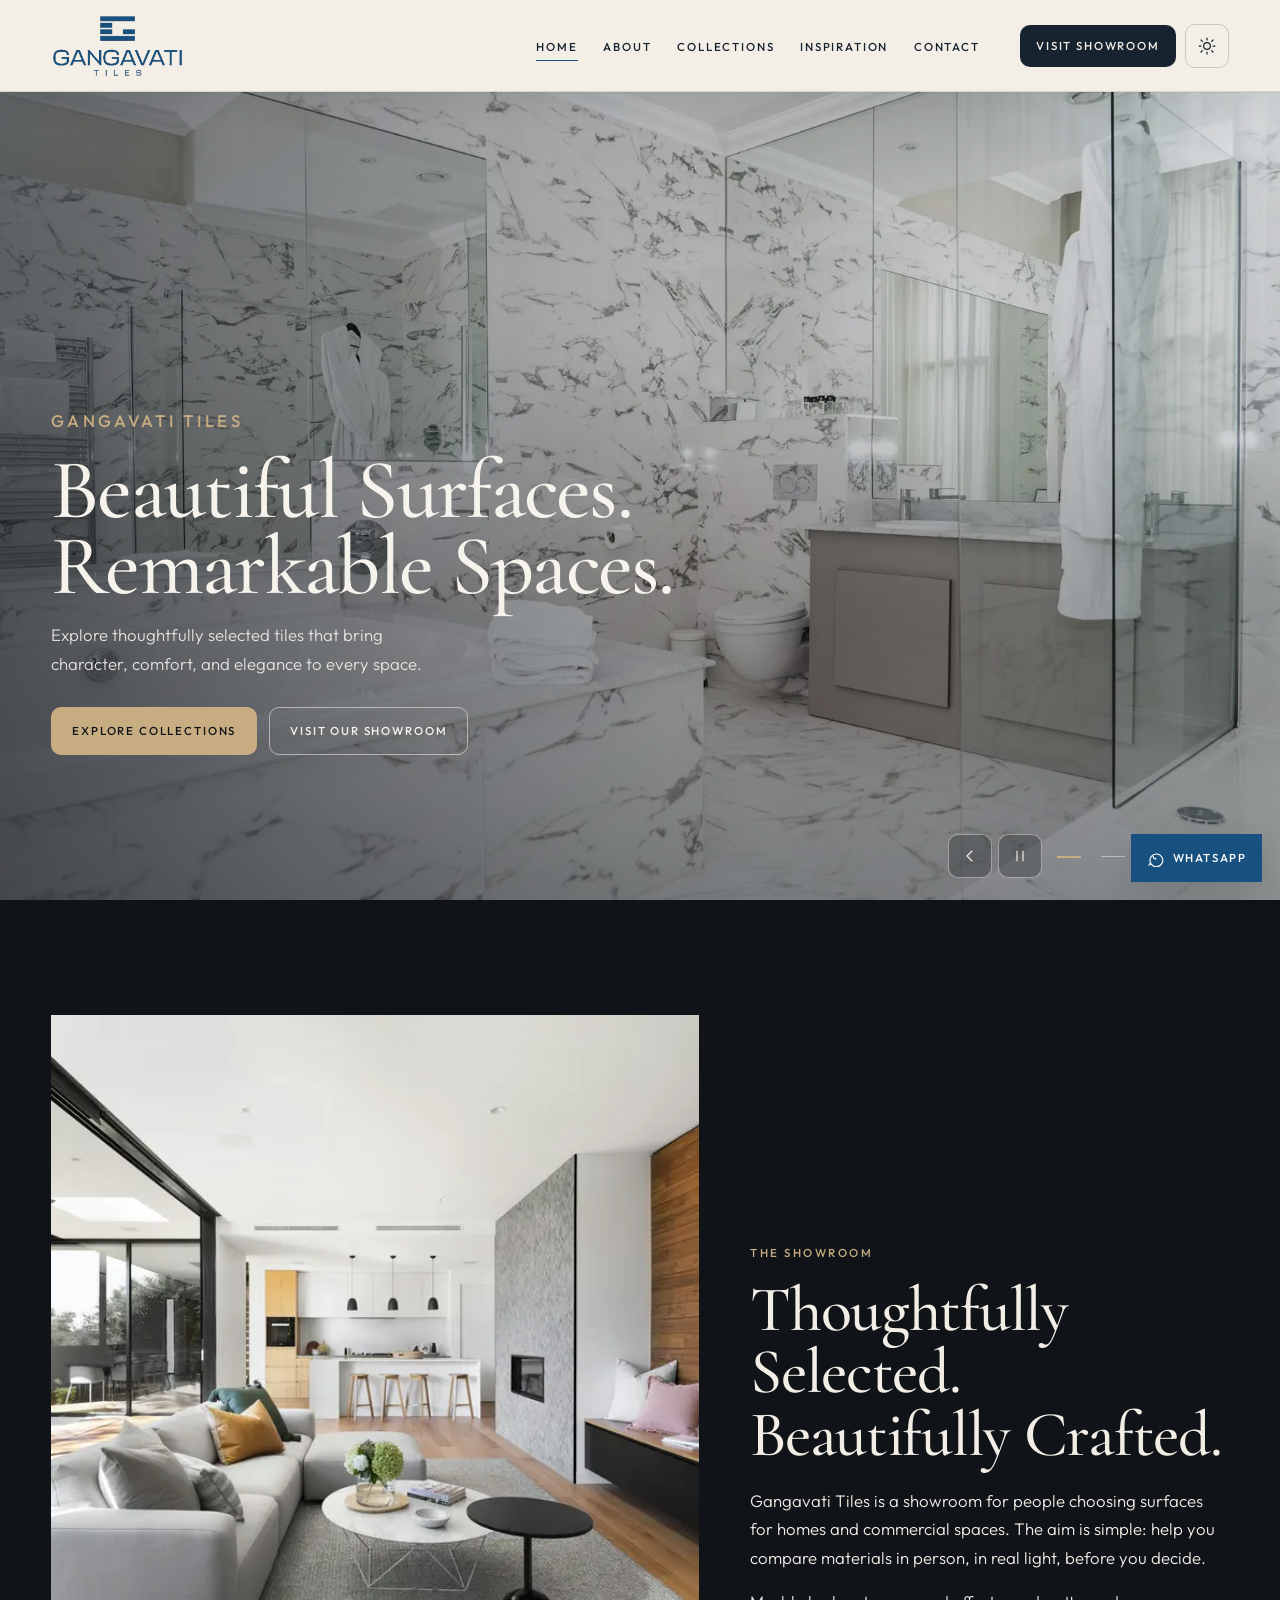
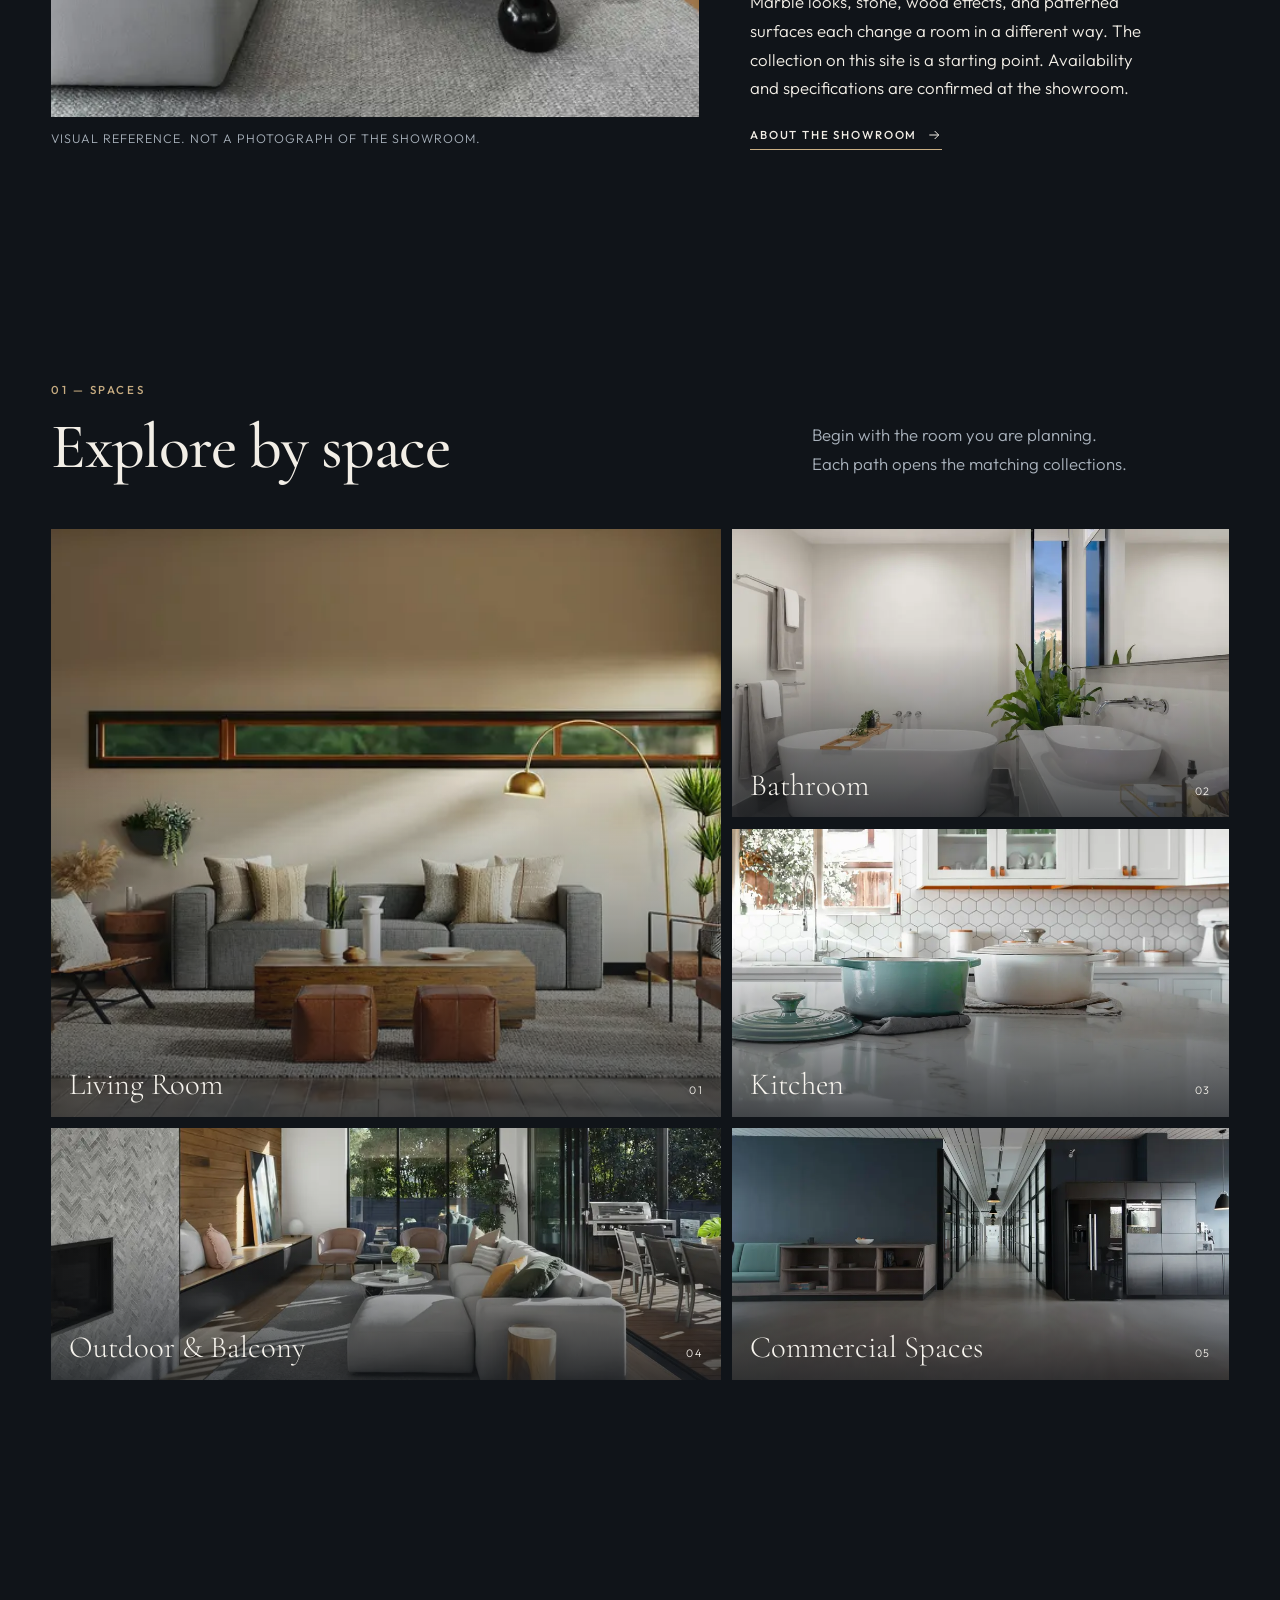
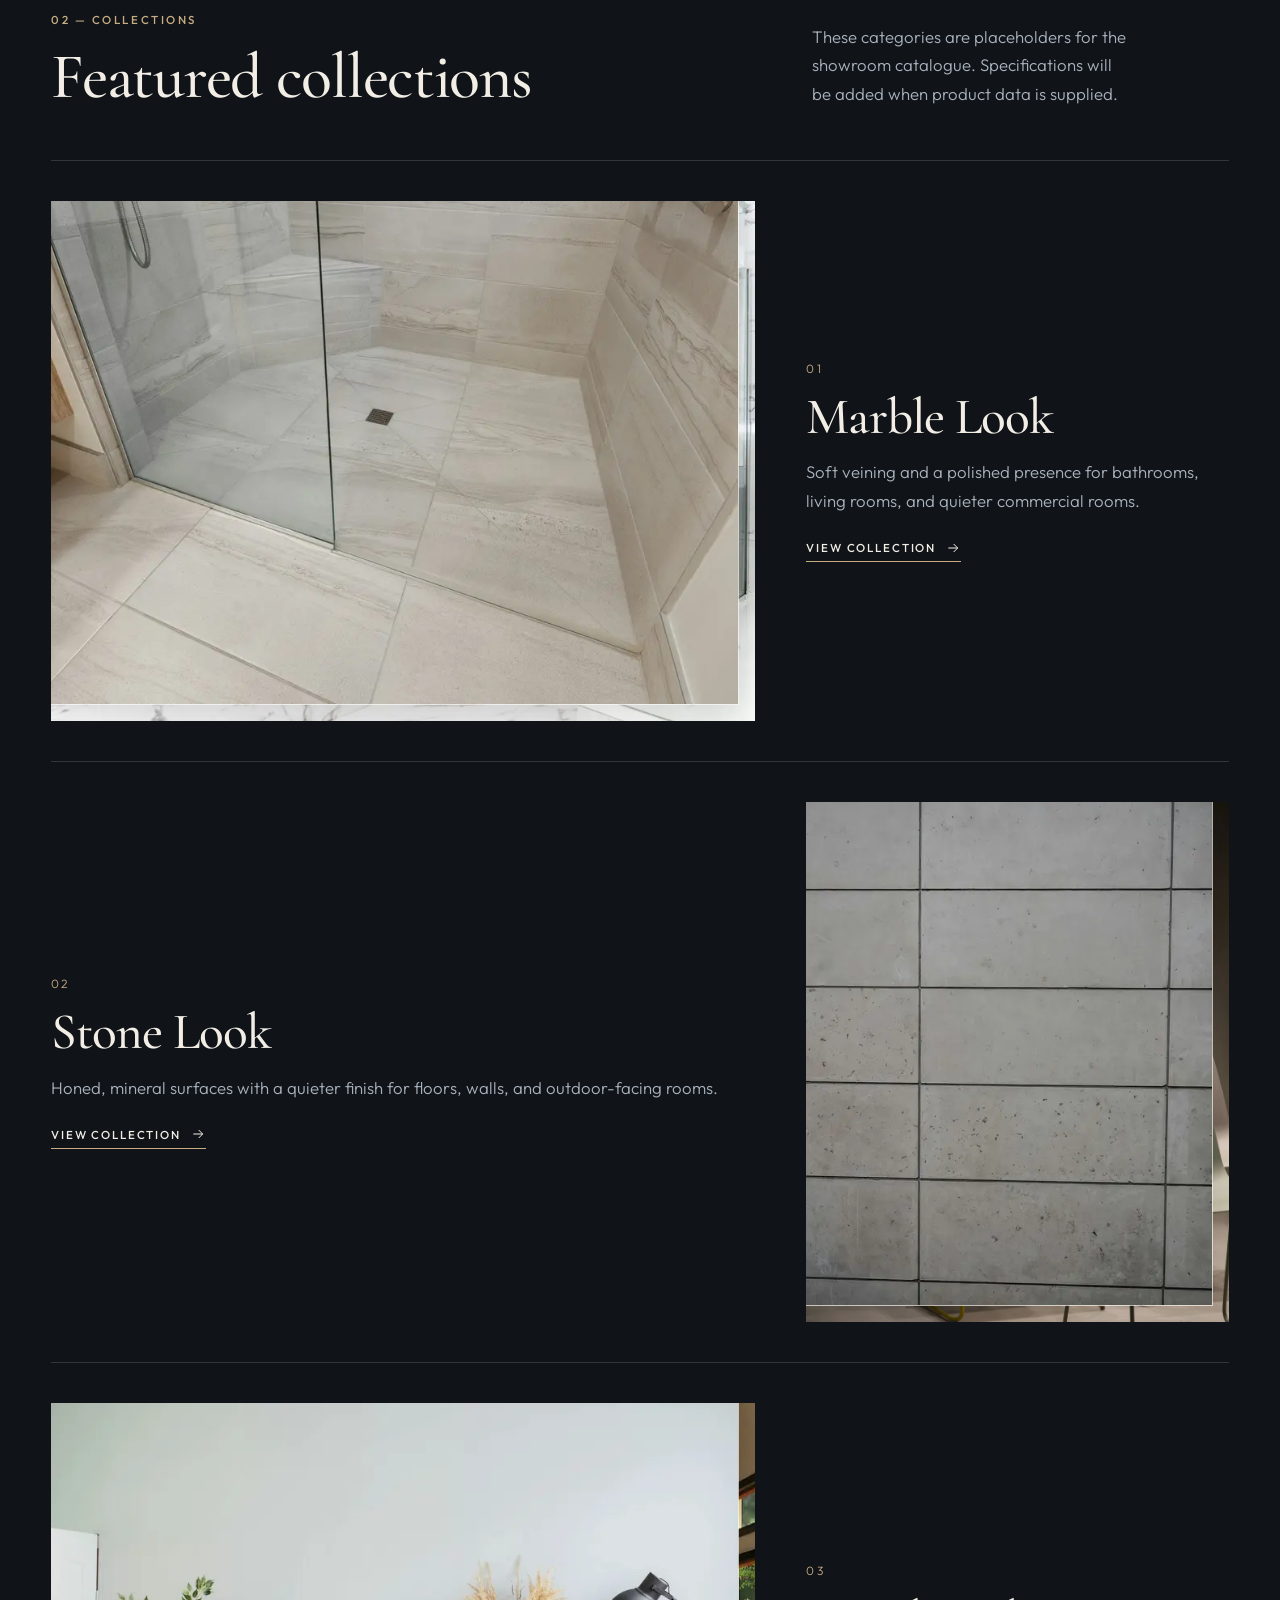
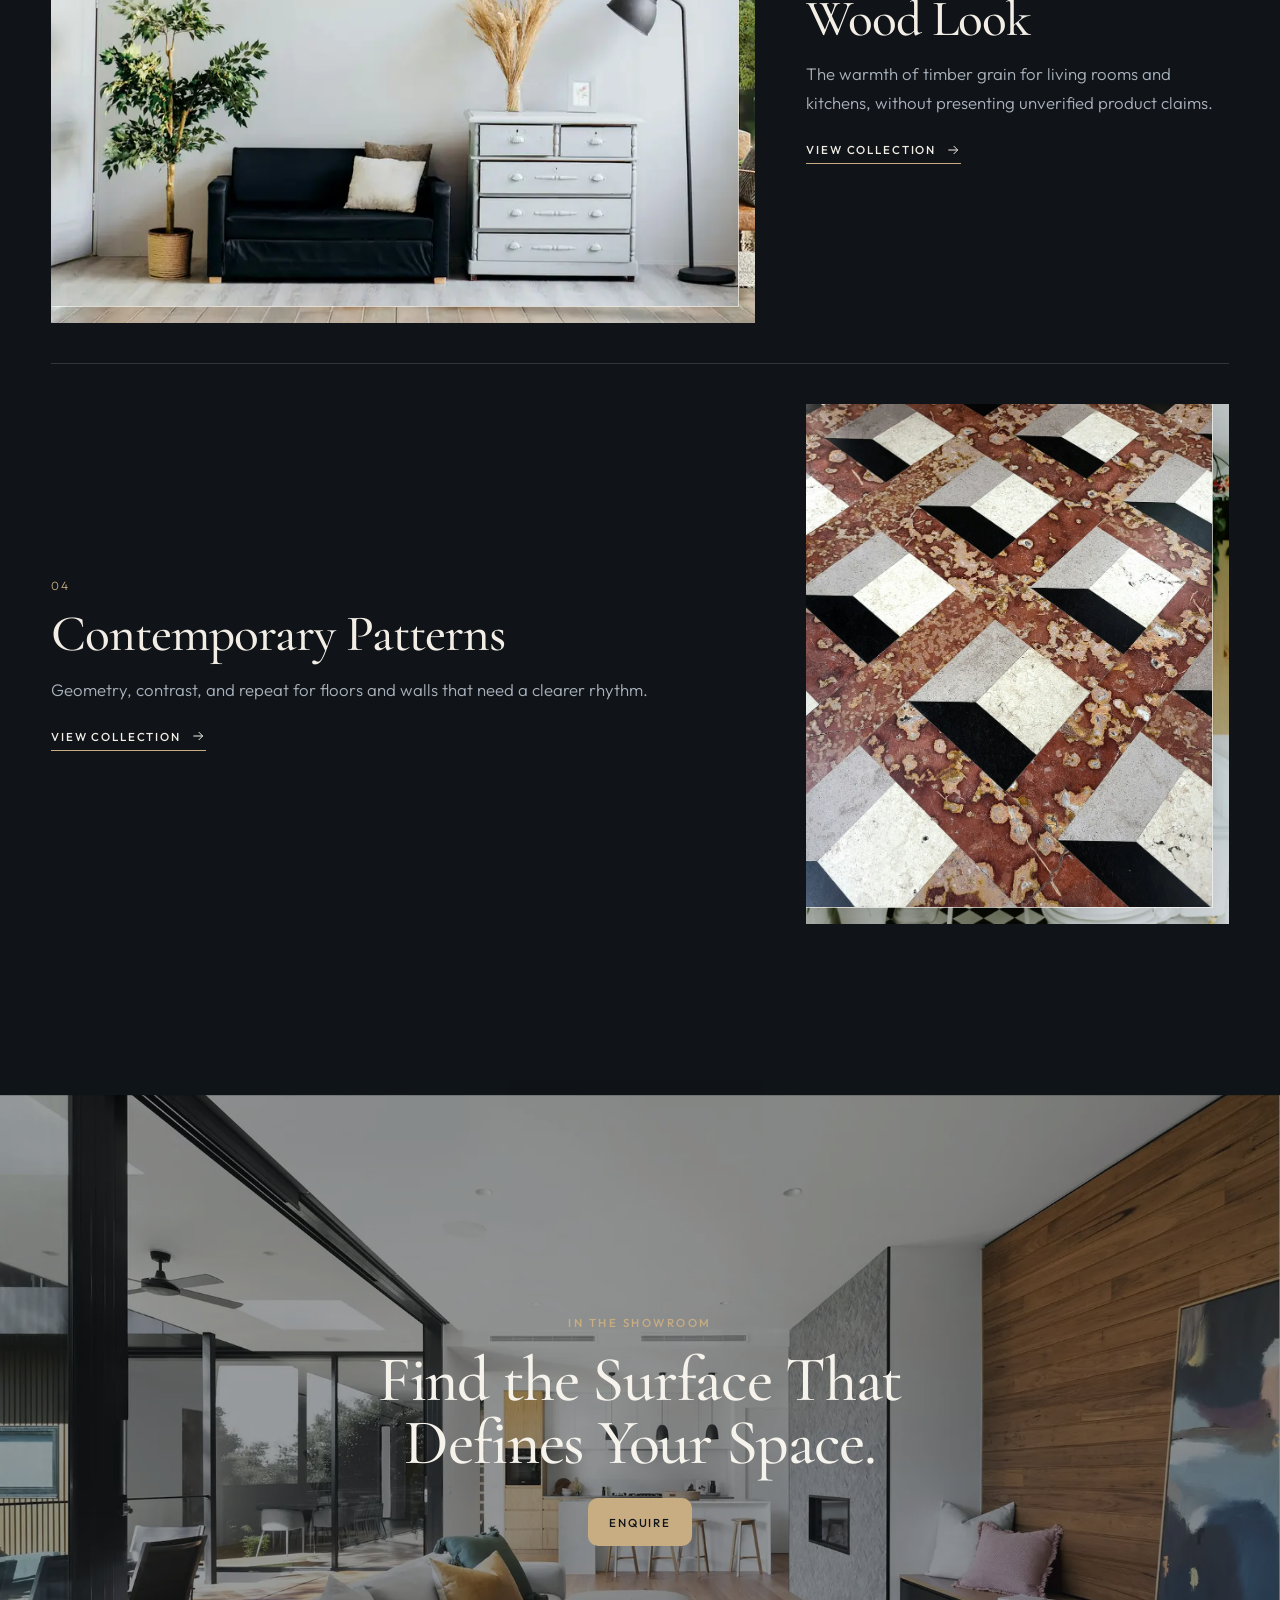
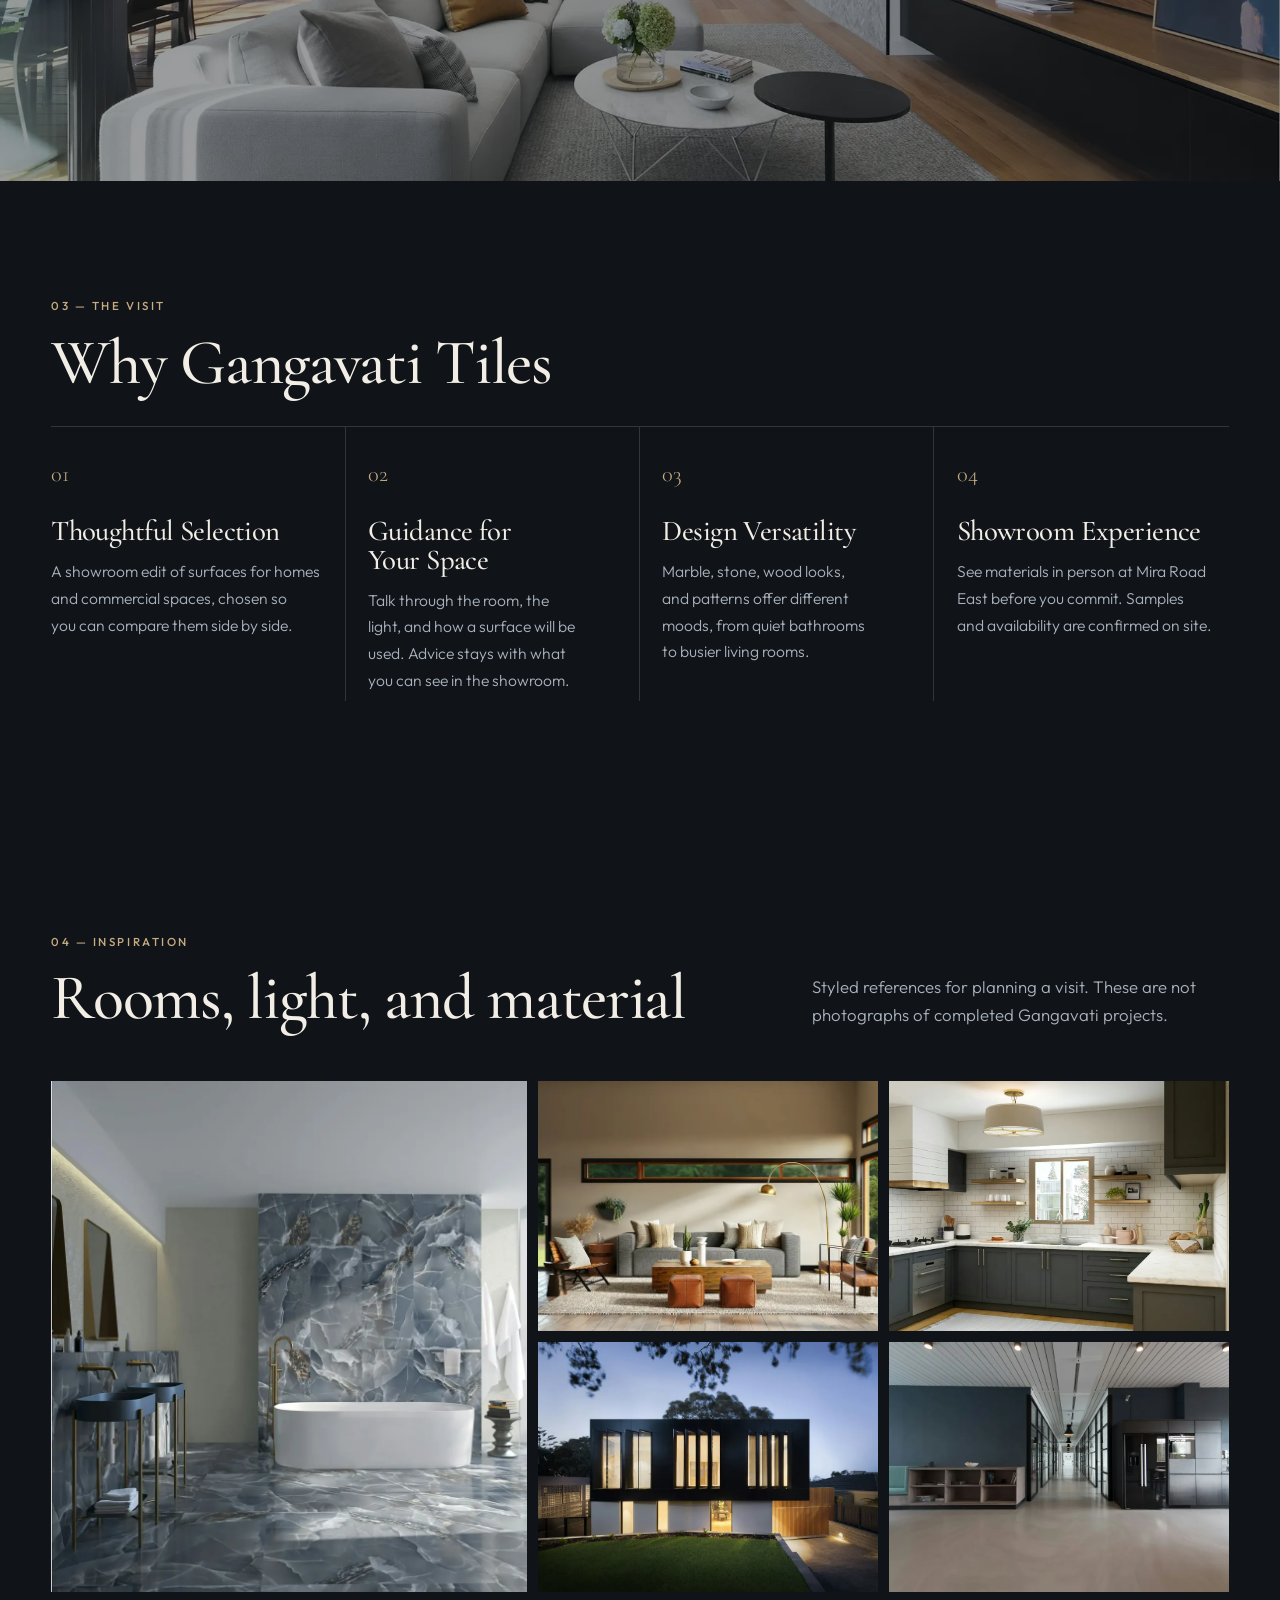
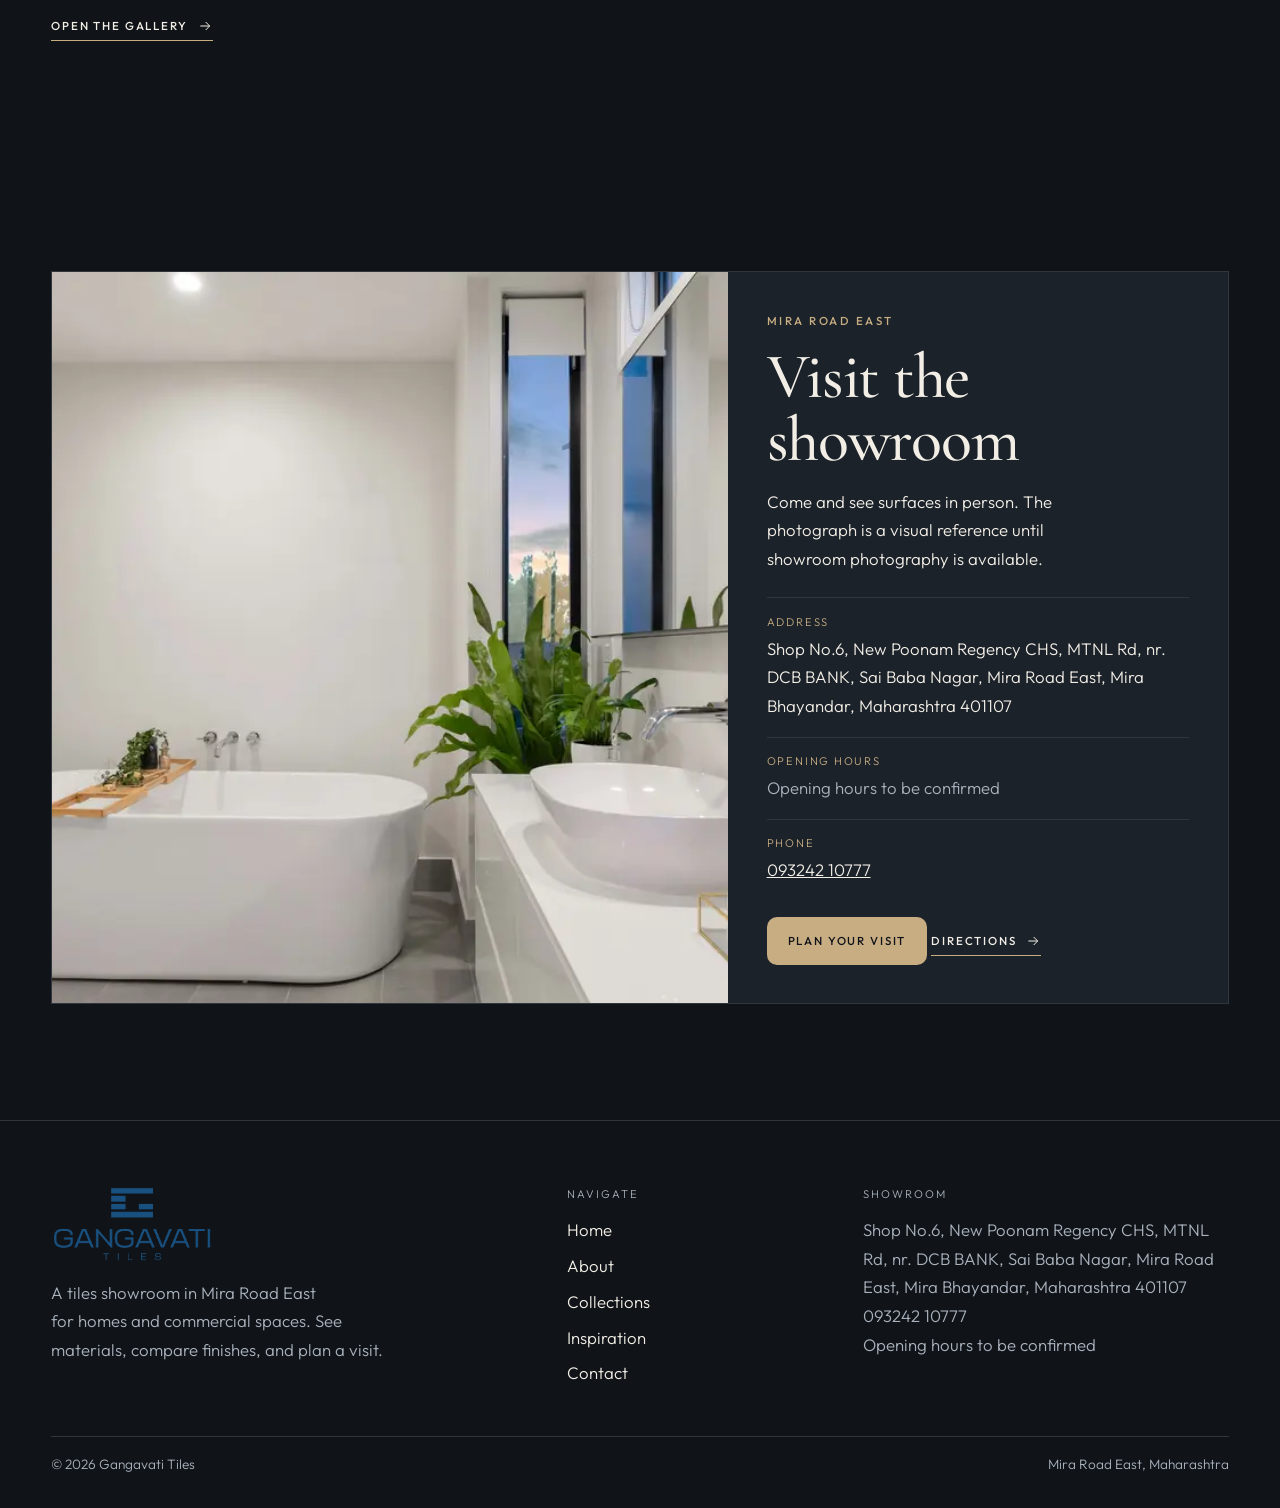
==== index.html @ ebf402cb "Add the Gangavati Tiles showroom site with clean page URLs. Co-authored-by: Cursor <cursoragent@curs" ====
<!DOCTYPE html>
<html lang="en">
<head>
  <meta charset="utf-8">
  <meta name="viewport" content="width=device-width, initial-scale=1">
  <meta name="theme-color" content="#101419">
  <script src="/assets/js/theme-init.js"></script>
  <title>Gangavati Tiles | Surfaces for considered spaces</title>
  <meta name="description" content="Gangavati Tiles is a tiles showroom in Mira Road East. Explore marble, stone, wood-look, and patterned surfaces, then visit the showroom.">
  <link rel="canonical" href="https://www.gangavatitiles.com/">
  <meta property="og:title" content="Gangavati Tiles">
  <meta property="og:description" content="Thoughtfully selected tiles for homes and commercial spaces. Visit the Mira Road East showroom.">
  <meta property="og:type" content="website">
  <meta property="og:url" content="https://www.gangavatitiles.com/">
  <meta property="og:image" content="https://www.gangavatitiles.com/assets/images/og-cover.jpg">
  <meta name="twitter:card" content="summary_large_image">
  <link rel="icon" href="/favicon.png" type="image/png">
  <link rel="apple-touch-icon" href="/assets/images/apple-touch-icon.png">
  <link rel="preconnect" href="https://fonts.googleapis.com">
  <link rel="preconnect" href="https://fonts.gstatic.com" crossorigin>
  <link href="https://fonts.googleapis.com/css2?family=Cormorant+Garamond:ital,wght@0,500;0,600;1,500&family=Outfit:wght@300;400;500&display=swap" rel="stylesheet">
  <link rel="stylesheet" href="/assets/css/styles.css">
  <link rel="preload" as="image" href="/assets/images/marble-white-1800.webp" imagesrcset="/assets/images/marble-white-960.webp 960w, /assets/images/marble-white-1800.webp 1800w" imagesizes="100vw" fetchpriority="high">
  <script type="application/ld+json">
  {
    "@context": "https://schema.org",
    "@type": "HomeAndConstructionBusiness",
    "name": "Gangavati Tiles",
    "url": "https://www.gangavatitiles.com/",
    "image": "https://www.gangavatitiles.com/assets/images/og-cover.jpg",
    "telephone": "+919324210777",
    "address": {
      "@type": "PostalAddress",
      "streetAddress": "Shop No.6, New Poonam Regency CHS, MTNL Rd, nr. DCB BANK, Sai Baba Nagar",
      "addressLocality": "Mira Road East",
      "addressRegion": "Maharashtra",
      "postalCode": "401107",
      "addressCountry": "IN"
    }
  }
  </script>
  <script src="/assets/js/config.js" defer></script>
  <script src="/assets/js/main.js" defer></script>
  <script src="/assets/js/animations.js" defer></script>
</head>
<body>
  <a class="skip-link" href="#main">Skip to content</a>
  <header class="site-header">
    <div class="header-inner">
      <a class="logo" href="/">
        <img src="/assets/images/logo.png" alt="Gangavati Tiles" width="927" height="446">
      </a>
      <nav class="primary-nav" aria-label="Primary">
        <ul>
          <li><a href="/" aria-current="page">Home</a></li>
          <li><a href="/about">About</a></li>
          <li><a href="/collections">Collections</a></li>
          <li><a href="/inspiration">Inspiration</a></li>
          <li><a href="/contact">Contact</a></li>
        </ul>
      </nav>
      <div class="header-tools">
        <a class="btn btn--header" href="/contact"><span class="wide-label">Visit Showroom</span><span class="short-label">Visit</span></a>
        <button type="button" class="theme-toggle" data-theme-toggle aria-label="Switch to light theme">
          <svg class="icon-sun" viewBox="0 0 24 24" aria-hidden="true"><circle cx="12" cy="12" r="4" fill="none" stroke="currentColor" stroke-width="1.5"/><path d="M12 2.5v2.2M12 19.3v2.2M2.5 12h2.2M19.3 12h2.2M4.8 4.8l1.6 1.6M17.6 17.6l1.6 1.6M19.2 4.8l-1.6 1.6M6.4 17.6l-1.6 1.6" fill="none" stroke="currentColor" stroke-width="1.5" stroke-linecap="round"/></svg>
          <svg class="icon-moon" viewBox="0 0 24 24" aria-hidden="true"><path d="M15.5 3.2a7.2 7.2 0 1 0 5.4 12.1A7.6 7.6 0 0 1 15.5 3.2z" fill="none" stroke="currentColor" stroke-width="1.5" stroke-linejoin="round"/></svg>
        </button>
        <button type="button" class="menu-toggle" data-menu-toggle aria-expanded="false" aria-controls="mobile-menu" aria-label="Open menu">
          <span class="menu-toggle__bars"></span>
        </button>
      </div>
    </div>
  </header>
  <div id="mobile-menu" class="mobile-menu" data-mobile-menu>
    <nav aria-label="Mobile">
      <ul>
        <li><a href="/" aria-current="page">Home</a></li>
        <li><a href="/about">About</a></li>
        <li><a href="/collections">Collections</a></li>
        <li><a href="/inspiration">Inspiration</a></li>
        <li><a href="/contact">Contact</a></li>
      </ul>
    </nav>
    <a class="btn btn--primary" href="/contact">Visit Showroom</a>
  </div>

  <main id="main">
    <section class="hero is-paused" data-hero aria-roledescription="carousel" aria-label="Featured interiors">
      <article class="hero__slide is-active" aria-label="1 of 3">
        <img src="/assets/images/marble-white-1800.webp" srcset="/assets/images/marble-white-960.webp 960w, /assets/images/marble-white-1800.webp 1800w" sizes="100vw" width="1800" height="1200" alt="White marble walls and floor in a bright bathroom" fetchpriority="high">
        <div class="hero__content">
          <p class="eyebrow">Gangavati Tiles</p>
          <h1>Beautiful Surfaces. Remarkable Spaces.</h1>
          <p>Explore thoughtfully selected tiles that bring character, comfort, and elegance to every space.</p>
          <div class="hero__actions">
            <a class="btn btn--primary" href="/collections">Explore Collections</a>
            <a class="btn btn--ghost" href="/contact">Visit Our Showroom</a>
          </div>
        </div>
      </article>
      <article class="hero__slide" aria-hidden="true" aria-label="2 of 3">
        <img src="/assets/images/marble-bath-1800.webp" srcset="/assets/images/marble-bath-960.webp 960w, /assets/images/marble-bath-1800.webp 1800w" sizes="100vw" width="1800" height="2400" alt="Grey marble bathroom with a freestanding bath">
        <div class="hero__content">
          <p class="eyebrow">Bath and water</p>
          <h2>Calm rooms, considered stone.</h2>
          <p>See how a wall and floor can make a bathroom feel quiet, clean, and lasting.</p>
          <div class="hero__actions">
            <a class="btn btn--primary" href="/collections?space=bathroom">View Bathroom Surfaces</a>
            <a class="btn btn--ghost" href="/contact">Visit Our Showroom</a>
          </div>
        </div>
      </article>
      <article class="hero__slide" aria-hidden="true" aria-label="3 of 3">
        <img src="/assets/images/terrace-1800.webp" srcset="/assets/images/terrace-960.webp 960w, /assets/images/terrace-1800.webp 1800w" sizes="100vw" width="1800" height="1226" alt="Living room opening onto a timber deck">
        <div class="hero__content">
          <p class="eyebrow">Living and outdoor</p>
          <h2>Light, texture, and proportion.</h2>
          <p>Compare surfaces for rooms that are lived in every day, indoors and out.</p>
          <div class="hero__actions">
            <a class="btn btn--primary" href="/collections">Explore Collections</a>
            <a class="btn btn--ghost" href="/inspiration">View Inspiration</a>
          </div>
        </div>
      </article>
      <div class="hero__controls">
        <button type="button" class="hero__btn" data-hero-prev aria-label="Previous slide">
          <svg viewBox="0 0 24 24" aria-hidden="true"><path d="M15 5 8 12l7 7" fill="none" stroke="currentColor" stroke-width="1.5"/></svg>
        </button>
        <button type="button" class="hero__btn" data-hero-play aria-pressed="true" aria-label="Play automatic slides">
          <svg class="icon-pause" viewBox="0 0 24 24" aria-hidden="true"><path d="M8 5v14M16 5v14" fill="none" stroke="currentColor" stroke-width="1.5"/></svg>
          <svg class="icon-play" viewBox="0 0 24 24" aria-hidden="true"><path d="M8 5v14l11-7L8 5z" fill="none" stroke="currentColor" stroke-width="1.5" stroke-linejoin="round"/></svg>
        </button>
        <div class="hero__dots" role="tablist" aria-label="Choose a slide">
          <button type="button" class="hero__dot" role="tab" aria-selected="true" aria-label="Show slide 1"></button>
          <button type="button" class="hero__dot" role="tab" aria-selected="false" aria-label="Show slide 2"></button>
          <button type="button" class="hero__dot" role="tab" aria-selected="false" aria-label="Show slide 3"></button>
        </div>
        <button type="button" class="hero__btn" data-hero-next aria-label="Next slide">
          <svg viewBox="0 0 24 24" aria-hidden="true"><path d="m9 5 7 7-7 7" fill="none" stroke="currentColor" stroke-width="1.5"/></svg>
        </button>
      </div>
    </section>

    <section class="section intro">
      <div class="wrap-wide intro__grid">
        <figure class="intro__figure reveal">
          <img src="/assets/images/hero-interior-1800.webp" srcset="/assets/images/hero-interior-960.webp 960w, /assets/images/hero-interior-1800.webp 1800w" sizes="(min-width: 800px) 58vw, 100vw" width="1800" height="1224" alt="Open living and kitchen with timber, stone, and a pale floor" loading="lazy">
          <figcaption>Visual reference. Not a photograph of the showroom.</figcaption>
        </figure>
        <div class="intro__copy reveal">
          <p class="eyebrow">The showroom</p>
          <h2>Thoughtfully Selected. Beautifully Crafted.</h2>
          <p>Gangavati Tiles is a showroom for people choosing surfaces for homes and commercial spaces. The aim is simple: help you compare materials in person, in real light, before you decide.</p>
          <p>Marble looks, stone, wood effects, and patterned surfaces each change a room in a different way. The collection on this site is a starting point. Availability and specifications are confirmed at the showroom.</p>
          <a class="text-link" href="/about">About the showroom
            <svg viewBox="0 0 24 24" aria-hidden="true"><path d="M5 12h14M13 6l6 6-6 6" fill="none" stroke="currentColor" stroke-width="1.5"/></svg>
          </a>
        </div>
      </div>
    </section>

    <section class="section spaces">
      <div class="wrap-wide">
        <header class="section-head reveal">
          <div>
            <p class="eyebrow">01 — Spaces</p>
            <h2>Explore by space</h2>
          </div>
          <p>Begin with the room you are planning. Each path opens the matching collections.</p>
        </header>
        <div class="spaces__layout">
          <a class="space space--living media-zoom" href="/collections?space=living">
            <img src="/assets/images/space-living-1800.webp" srcset="/assets/images/space-living-960.webp 960w, /assets/images/space-living-1800.webp 1800w" sizes="(min-width: 800px) 58vw, 100vw" width="1800" height="950" alt="Warm living room with a wood floor and low seating" loading="lazy">
            <span class="space__label">Living Room <small>01</small></span>
          </a>
          <a class="space space--bath" href="/collections?space=bathroom">
            <img src="/assets/images/space-bath-1800.webp" srcset="/assets/images/space-bath-960.webp 960w, /assets/images/space-bath-1800.webp 1800w" sizes="(min-width: 800px) 40vw, 100vw" width="1800" height="1202" alt="Bathroom with a freestanding tub and pale tiled walls" loading="lazy">
            <span class="space__label">Bathroom <small>02</small></span>
          </a>
          <a class="space space--kitchen" href="/collections?space=kitchen">
            <img src="/assets/images/space-kitchen-1800.webp" srcset="/assets/images/space-kitchen-960.webp 960w, /assets/images/space-kitchen-1800.webp 1800w" sizes="(min-width: 800px) 40vw, 100vw" width="1800" height="2700" alt="Kitchen island with a white marble-look counter" loading="lazy">
            <span class="space__label">Kitchen <small>03</small></span>
          </a>
          <a class="space space--outdoor" href="/collections?space=outdoor">
            <img src="/assets/images/terrace-1800.webp" srcset="/assets/images/terrace-960.webp 960w, /assets/images/terrace-1800.webp 1800w" sizes="(min-width: 800px) 50vw, 100vw" width="1800" height="1226" alt="Indoor living room beside an outdoor deck" loading="lazy">
            <span class="space__label">Outdoor &amp; Balcony <small>04</small></span>
          </a>
          <a class="space space--commercial" href="/collections?space=commercial">
            <img src="/assets/images/space-commercial-1800.webp" srcset="/assets/images/space-commercial-960.webp 960w, /assets/images/space-commercial-1800.webp 1800w" sizes="(min-width: 800px) 50vw, 100vw" width="1800" height="1202" alt="Long commercial interior with a large pale floor" loading="lazy">
            <span class="space__label">Commercial Spaces <small>05</small></span>
          </a>
        </div>
      </div>
    </section>

    <section class="section featured">
      <div class="wrap">
        <header class="section-head reveal">
          <div>
            <p class="eyebrow">02 — Collections</p>
            <h2>Featured collections</h2>
          </div>
          <p>These categories are placeholders for the showroom catalogue. Specifications will be added when product data is supplied.</p>
        </header>
        <article class="feature reveal">
          <a class="feature__media" href="/collections/marble-look">
            <img src="/assets/images/marble-white-1800.webp" srcset="/assets/images/marble-white-960.webp 960w, /assets/images/marble-white-1800.webp 1800w" sizes="(min-width: 900px) 62vw, 100vw" width="1800" height="1200" alt="White marble bathroom" loading="lazy">
            <img class="feature__texture" src="/assets/images/marble-floor-960.webp" width="960" height="640" alt="Close view of pale marble-look floor tiles" loading="lazy">
          </a>
          <div class="feature__copy">
            <span class="feature__index">01</span>
            <h3>Marble Look</h3>
            <p>Soft veining and a polished presence for bathrooms, living rooms, and quieter commercial rooms.</p>
            <a class="text-link" href="/collections/marble-look">View collection
              <svg viewBox="0 0 24 24" aria-hidden="true"><path d="M5 12h14M13 6l6 6-6 6" fill="none" stroke="currentColor" stroke-width="1.5"/></svg>
            </a>
          </div>
        </article>
        <article class="feature is-flip reveal">
          <a class="feature__media" href="/collections/stone-look">
            <img src="/assets/images/wood-living-1800.webp" srcset="/assets/images/wood-living-960.webp 960w, /assets/images/wood-living-1800.webp 1800w" sizes="(min-width: 900px) 62vw, 100vw" width="1800" height="2700" alt="Chairs against a honed stone wall" loading="lazy">
            <img class="feature__texture" src="/assets/images/stone-tiles-960.webp" width="960" height="639" alt="Close view of large grey stone-look tiles" loading="lazy">
          </a>
          <div class="feature__copy">
            <span class="feature__index">02</span>
            <h3>Stone Look</h3>
            <p>Honed, mineral surfaces with a quieter finish for floors, walls, and outdoor-facing rooms.</p>
            <a class="text-link" href="/collections/stone-look">View collection
              <svg viewBox="0 0 24 24" aria-hidden="true"><path d="M5 12h14M13 6l6 6-6 6" fill="none" stroke="currentColor" stroke-width="1.5"/></svg>
            </a>
          </div>
        </article>
        <article class="feature reveal">
          <a class="feature__media" href="/collections/wood-look">
            <img src="/assets/images/space-living-1800.webp" srcset="/assets/images/space-living-960.webp 960w, /assets/images/space-living-1800.webp 1800w" sizes="(min-width: 900px) 62vw, 100vw" width="1800" height="950" alt="Living room with a warm wood floor" loading="lazy">
            <img class="feature__texture" src="/assets/images/wood-planks-960.webp" width="960" height="641" alt="Pale wood-look floor in a sitting room" loading="lazy">
          </a>
          <div class="feature__copy">
            <span class="feature__index">03</span>
            <h3>Wood Look</h3>
            <p>The warmth of timber grain for living rooms and kitchens, without presenting unverified product claims.</p>
            <a class="text-link" href="/collections/wood-look">View collection
              <svg viewBox="0 0 24 24" aria-hidden="true"><path d="M5 12h14M13 6l6 6-6 6" fill="none" stroke="currentColor" stroke-width="1.5"/></svg>
            </a>
          </div>
        </article>
        <article class="feature is-flip reveal">
          <a class="feature__media" href="/collections/contemporary-patterns">
            <img src="/assets/images/hero-bath-1800.webp" srcset="/assets/images/hero-bath-960.webp 960w, /assets/images/hero-bath-1800.webp 1800w" sizes="(min-width: 900px) 62vw, 100vw" width="1800" height="2698" alt="Bathroom with a black and white chequered tile floor" loading="lazy">
            <img class="feature__texture" src="/assets/images/pattern-floor-960.webp" width="960" height="1280" alt="Geometric marble floor pattern" loading="lazy">
          </a>
          <div class="feature__copy">
            <span class="feature__index">04</span>
            <h3>Contemporary Patterns</h3>
            <p>Geometry, contrast, and repeat for floors and walls that need a clearer rhythm.</p>
            <a class="text-link" href="/collections/contemporary-patterns">View collection
              <svg viewBox="0 0 24 24" aria-hidden="true"><path d="M5 12h14M13 6l6 6-6 6" fill="none" stroke="currentColor" stroke-width="1.5"/></svg>
            </a>
          </div>
        </article>
      </div>
    </section>

    <section class="statement">
      <div class="statement__media parallax" data-parallax>
        <img src="/assets/images/hero-interior-1800.webp" srcset="/assets/images/hero-interior-960.webp 960w, /assets/images/hero-interior-1800.webp 1800w" sizes="100vw" width="1800" height="1224" alt="Architectural living space with timber and stone" loading="lazy">
      </div>
      <div class="statement__copy">
        <p class="eyebrow">In the showroom</p>
        <h2>Find the Surface That Defines Your Space.</h2>
        <a class="btn btn--primary" href="/contact">Enquire</a>
      </div>
    </section>

    <section class="section reasons">
      <div class="wrap">
        <header class="reveal">
          <p class="eyebrow">03 — The visit</p>
          <h2>Why Gangavati Tiles</h2>
        </header>
        <ol class="reasons__list">
          <li class="reason reveal">
            <span>01</span>
            <h3>Thoughtful Selection</h3>
            <p>A showroom edit of surfaces for homes and commercial spaces, chosen so you can compare them side by side.</p>
          </li>
          <li class="reason reveal">
            <span>02</span>
            <h3>Guidance for Your Space</h3>
            <p>Talk through the room, the light, and how a surface will be used. Advice stays with what you can see in the showroom.</p>
          </li>
          <li class="reason reveal">
            <span>03</span>
            <h3>Design Versatility</h3>
            <p>Marble, stone, wood looks, and patterns offer different moods, from quiet bathrooms to busier living rooms.</p>
          </li>
          <li class="reason reveal">
            <span>04</span>
            <h3>Showroom Experience</h3>
            <p>See materials in person at Mira Road East before you commit. Samples and availability are confirmed on site.</p>
          </li>
        </ol>
      </div>
    </section>

    <section class="section inspire-preview">
      <div class="wrap-wide">
        <header class="section-head reveal">
          <div>
            <p class="eyebrow">04 — Inspiration</p>
            <h2>Rooms, light, and material</h2>
          </div>
          <p>Styled references for planning a visit. These are not photographs of completed Gangavati projects.</p>
        </header>
        <div class="mosaic">
          <a class="media-zoom" href="/inspiration?space=bathroom">
            <img src="/assets/images/marble-bath-1800.webp" srcset="/assets/images/marble-bath-960.webp 960w, /assets/images/marble-bath-1800.webp 1800w" sizes="(min-width: 800px) 46vw, 100vw" width="1800" height="2400" alt="Dramatic grey marble bathroom" loading="lazy">
          </a>
          <a class="media-zoom" href="/inspiration?space=living">
            <img src="/assets/images/space-living-1800.webp" srcset="/assets/images/space-living-960.webp 960w, /assets/images/space-living-1800.webp 1800w" sizes="(min-width: 800px) 26vw, 50vw" width="1800" height="950" alt="Sunlit living room" loading="lazy">
          </a>
          <a class="media-zoom" href="/inspiration?space=kitchen">
            <img src="/assets/images/inspire-kitchen-1-1800.webp" srcset="/assets/images/inspire-kitchen-1-960.webp 960w, /assets/images/inspire-kitchen-1-1800.webp 1800w" sizes="(min-width: 800px) 26vw, 50vw" width="1800" height="2400" alt="Kitchen with a wood floor and tiled backsplash" loading="lazy">
          </a>
          <a class="media-zoom" href="/inspiration?space=outdoor">
            <img src="/assets/images/space-outdoor-1800.webp" srcset="/assets/images/space-outdoor-960.webp 960w, /assets/images/space-outdoor-1800.webp 1800w" sizes="(min-width: 800px) 26vw, 50vw" width="1800" height="1200" alt="Modern house exterior at dusk" loading="lazy">
          </a>
          <a class="media-zoom" href="/inspiration?space=commercial">
            <img src="/assets/images/space-commercial-1800.webp" srcset="/assets/images/space-commercial-960.webp 960w, /assets/images/space-commercial-1800.webp 1800w" sizes="(min-width: 800px) 26vw, 50vw" width="1800" height="1202" alt="Commercial corridor with a broad pale floor" loading="lazy">
          </a>
        </div>
        <a class="text-link section-link" href="/inspiration">Open the gallery
          <svg viewBox="0 0 24 24" aria-hidden="true"><path d="M5 12h14M13 6l6 6-6 6" fill="none" stroke="currentColor" stroke-width="1.5"/></svg>
        </a>
      </div>
    </section>

    <section class="section visit">
      <div class="wrap">
        <div class="visit-block reveal">
          <img src="/assets/images/space-bath-1800.webp" srcset="/assets/images/space-bath-960.webp 960w, /assets/images/space-bath-1800.webp 1800w" sizes="(min-width: 800px) 55vw, 100vw" width="1800" height="1202" alt="Reference bathroom interior. Showroom photography has not been supplied." loading="lazy">
          <div class="visit-copy">
            <p class="eyebrow">Mira Road East</p>
            <h2>Visit the showroom</h2>
            <p>Come and see surfaces in person. The photograph is a visual reference until showroom photography is available.</p>
            <ul class="visit-list">
              <li>
                <span>Address</span>
                <address>Shop No.6, New Poonam Regency CHS, MTNL Rd, nr. DCB BANK, Sai Baba Nagar, Mira Road East, Mira Bhayandar, Maharashtra 401107</address>
              </li>
              <li>
                <span>Opening hours</span>
                <p class="hours-pending">Opening hours to be confirmed</p>
              </li>
              <li>
                <span>Phone</span>
                <a href="tel:+919324210777">093242 10777</a>
              </li>
            </ul>
            <a class="btn btn--primary" href="/contact">Plan Your Visit</a>
            <a class="text-link" href="https://www.google.com/maps/dir/?api=1&amp;destination=Shop%20No.6%2C%20New%20Poonam%20Regency%20CHS%2C%20MTNL%20Rd%2C%20nr.%20DCB%20BANK%2C%20Sai%20Baba%20Nagar%2C%20Mira%20Road%20East%2C%20Mira%20Bhayandar%2C%20Maharashtra%20401107" target="_blank" rel="noopener">Directions
              <svg viewBox="0 0 24 24" aria-hidden="true"><path d="M5 12h14M13 6l6 6-6 6" fill="none" stroke="currentColor" stroke-width="1.5"/></svg>
            </a>
          </div>
        </div>
      </div>
    </section>
  </main>

  <footer class="site-footer">
    <div class="wrap footer-grid">
      <div>
        <img class="footer-logo" src="/assets/images/logo.png" alt="Gangavati Tiles" width="927" height="446">
        <p>A tiles showroom in Mira Road East for homes and commercial spaces. See materials, compare finishes, and plan a visit.</p>
      </div>
      <div>
        <p class="footer-label">Navigate</p>
        <nav class="footer-nav" aria-label="Footer">
          <ul>
            <li><a href="/">Home</a></li>
            <li><a href="/about">About</a></li>
            <li><a href="/collections">Collections</a></li>
            <li><a href="/inspiration">Inspiration</a></li>
            <li><a href="/contact">Contact</a></li>
          </ul>
        </nav>
      </div>
      <div>
        <p class="footer-label">Showroom</p>
        <p>Shop No.6, New Poonam Regency CHS, MTNL Rd, nr. DCB BANK, Sai Baba Nagar, Mira Road East, Mira Bhayandar, Maharashtra 401107</p>
        <p><a href="tel:+919324210777">093242 10777</a></p>
        <p class="hours-pending">Opening hours to be confirmed</p>
        <ul class="social-list" data-social-list hidden></ul>
      </div>
    </div>
    <div class="wrap fine-print">
      <p>© <span id="year">2026</span> Gangavati Tiles</p>
      <p>Mira Road East, Maharashtra</p>
    </div>
  </footer>
  <a class="whatsapp-float" href="https://wa.me/919324210777?text=Hello%20Gangavati%20Tiles%2C%20I%20would%20like%20to%20enquire%20about%20tiles." target="_blank" rel="noopener">
    <svg viewBox="0 0 24 24" aria-hidden="true"><path d="M6 18.5 4.5 21l2.2-1.2A8.5 8.5 0 1 0 6 18.5z" fill="none" stroke="currentColor" stroke-width="1.5"/><path d="M9 10.5c.2 1.6 1.8 3.2 3.4 3.5.4 0 .8-.2 1-.5l.6-1.1-1.6-.7-.4.5c-.7-.3-1.4-1-1.7-1.7l.5-.4-.7-1.6-1.1.6c-.3.2-.5.6-.4 1z" fill="currentColor"/></svg>
    <span>WhatsApp</span>
  </a>
</body>
</html>
---- assets/css/styles.css ----
/* Gangavati Tiles — architectural showroom styles */

:root {
  color-scheme: dark;
  --bg: #101419;
  --surface: #1b222a;
  --text: #f2eee6;
  --text-secondary: #a9b2bc;
  --brand: #185180;
  --accent: #c8ad82;
  --accent-text: #101419;
  --border: #30363d;
  --focus: #c8ad82;
  --nav-bg: #f4efe6;
  --nav-text: #17232f;
  --hero-text: #f6f3ed;
  --danger: #e3b2a6;
  --header-h: 5.75rem;
  --gutter: clamp(1.25rem, 4vw, 4.5rem);
  --serif: "Cormorant Garamond", "Palatino Linotype", Palatino, "Times New Roman", serif;
  --sans: "Outfit", "Avenir Next", "Segoe UI", sans-serif;
  --ease: cubic-bezier(0.22, 1, 0.36, 1);
  --shadow: 0 10px 30px rgba(16, 20, 25, 0.12);
}

[data-theme="light"] {
  color-scheme: light;
  --bg: #f6f3ed;
  --surface: #ffffff;
  --text: #17232f;
  --text-secondary: #65707a;
  --brand: #185180;
  --accent: #80613b;
  --accent-text: #ffffff;
  --border: #e2dbd0;
  --focus: #80613b;
  --danger: #8c3d32;
}

*,
*::before,
*::after {
  box-sizing: border-box;
}

[hidden] {
  display: none !important;
}

html {
  scroll-behavior: smooth;
  scroll-padding-top: calc(var(--header-h) + 1rem);
}

body {
  margin: 0;
  background: var(--bg);
  color: var(--text);
  font-family: var(--sans);
  font-weight: 300;
  font-size: 1.05rem;
  line-height: 1.7;
  text-rendering: optimizeLegibility;
  overflow-x: clip;
}

body,
.site-footer,
.surface,
.mobile-menu,
.filter-panel,
.lightbox,
.form-panel,
.catalogue-card,
.reason,
.visit-copy,
input,
textarea,
select,
.shot,
.page-hero,
.demo-note,
.form-note,
.form-status,
.missing-panel {
  transition: background-color 300ms ease, color 300ms ease, border-color 300ms ease;
}

img {
  max-width: 100%;
  height: auto;
  display: block;
}

button,
input,
textarea,
select {
  font-family: inherit;
  color: inherit;
}

button {
  cursor: pointer;
}

a {
  color: inherit;
}

h1, h2, h3, h4, p {
  text-wrap: balance;
}

h1, h2, h3, .serif {
  font-family: var(--serif);
  font-weight: 500;
  letter-spacing: -0.02em;
  line-height: 0.98;
}

p {
  margin: 0;
}

:focus-visible {
  outline: 2px solid var(--focus);
  outline-offset: 3px;
}

.site-header :focus-visible {
  outline-color: #185180;
}

::selection {
  background: var(--accent);
  color: var(--accent-text);
}

.skip-link {
  position: absolute;
  left: 1rem;
  top: -4rem;
  z-index: 80;
  background: var(--accent);
  color: var(--accent-text);
  padding: 0.75rem 1rem;
  text-decoration: none;
}

.skip-link:focus {
  top: 1rem;
}

.visually-hidden {
  position: absolute;
  width: 1px;
  height: 1px;
  padding: 0;
  margin: -1px;
  overflow: hidden;
  clip: rect(0, 0, 0, 0);
  white-space: nowrap;
  border: 0;
}

.wrap {
  width: min(1440px, calc(100% - (var(--gutter) * 2)));
  margin-inline: auto;
}

.wrap-wide {
  width: min(1680px, calc(100% - (var(--gutter) * 2)));
  margin-inline: auto;
}

.eyebrow {
  margin: 0 0 1rem;
  font-size: 0.72rem;
  font-weight: 500;
  letter-spacing: 0.22em;
  text-transform: uppercase;
  color: var(--accent);
}

.lede {
  color: var(--text-secondary);
  font-size: 1.05rem;
  max-width: 38rem;
}

.section {
  padding: clamp(4.5rem, 9vw, 8rem) 0;
}

.section-head {
  display: grid;
  grid-template-columns: minmax(0, 1.4fr) minmax(0, 0.8fr);
  gap: 2rem;
  align-items: end;
  margin-bottom: clamp(2rem, 4vw, 3.5rem);
}

.section-head h2,
.page-hero h1,
.intro h2,
.statement h2,
.visit-copy h2,
.reasons h2 {
  margin: 0;
  font-size: clamp(2.6rem, 5vw, 4.6rem);
}

.section-head p:last-child {
  margin: 0;
  color: var(--text-secondary);
}

/* Header */

.site-header {
  position: sticky;
  top: 0;
  z-index: 40;
  height: var(--header-h);
  background: var(--nav-bg);
  color: var(--nav-text);
  border-bottom: 1px solid rgba(23, 35, 47, 0.12);
  box-shadow: 0 1px 0 rgba(23, 35, 47, 0.04), 0 12px 30px rgba(16, 20, 25, 0.06);
}

.header-inner {
  height: 100%;
  display: flex;
  align-items: center;
  gap: 1.25rem;
  width: min(1680px, calc(100% - (var(--gutter) * 2)));
  margin-inline: auto;
}

.logo {
  display: flex;
  align-items: center;
  flex: 0 0 auto;
  text-decoration: none;
}

.logo img {
  height: 64px;
  width: auto;
}

.primary-nav {
  margin-left: auto;
}

.primary-nav ul,
.mobile-menu ul,
.footer-nav ul {
  display: flex;
  gap: 1.6rem;
  list-style: none;
  margin: 0;
  padding: 0;
}

.primary-nav a {
  position: relative;
  text-decoration: none;
  font-size: 0.72rem;
  font-weight: 500;
  letter-spacing: 0.16em;
  text-transform: uppercase;
  color: var(--nav-text);
  padding: 0.4rem 0;
}

.primary-nav a::after {
  content: "";
  position: absolute;
  left: 0;
  right: 0;
  bottom: 0;
  height: 1px;
  background: #185180;
  transform: scaleX(0);
  transform-origin: left;
  transition: transform 280ms var(--ease);
}

.primary-nav a:hover::after,
.primary-nav a[aria-current="page"]::after {
  transform: scaleX(1);
}

.header-tools {
  display: flex;
  align-items: center;
  gap: 0.55rem;
  margin-left: 1.25rem;
}

.theme-toggle,
.menu-toggle,
.hero__btn,
.icon-btn {
  width: 44px;
  height: 44px;
  display: grid;
  place-items: center;
  padding: 0;
  border: 1px solid rgba(23, 35, 47, 0.2);
  border-radius: 10px;
  background: transparent;
  color: var(--nav-text);
}

.theme-toggle svg,
.icon-btn svg {
  width: 20px;
  height: 20px;
}

[data-theme="dark"] .icon-moon,
[data-theme="light"] .icon-sun {
  display: none;
}

.menu-toggle {
  display: none;
  position: relative;
}

.menu-toggle__bars,
.menu-toggle__bars::before,
.menu-toggle__bars::after {
  display: block;
  width: 16px;
  height: 1px;
  background: currentColor;
  position: relative;
  transition: transform 250ms ease, opacity 250ms ease;
}

.menu-toggle__bars::before,
.menu-toggle__bars::after {
  content: "";
  position: absolute;
  left: 0;
}

.menu-toggle__bars::before { top: -5px; }
.menu-toggle__bars::after { top: 5px; }

.menu-toggle[aria-expanded="true"] .menu-toggle__bars {
  background: transparent;
}

.menu-toggle[aria-expanded="true"] .menu-toggle__bars::before {
  top: 0;
  transform: rotate(45deg);
}

.menu-toggle[aria-expanded="true"] .menu-toggle__bars::after {
  top: 0;
  transform: rotate(-45deg);
}

.mobile-menu {
  display: none;
}

.js .mobile-menu {
  display: flex;
  flex-direction: column;
  justify-content: space-between;
  position: fixed;
  z-index: 35;
  inset: var(--header-h) 0 0 0;
  background: var(--bg);
  color: var(--text);
  padding: 2.5rem var(--gutter) 2rem;
  visibility: hidden;
  opacity: 0;
  transform: translateY(-10px);
  pointer-events: none;
  transition: opacity 300ms ease, transform 300ms var(--ease), visibility 300ms ease;
}

.js .mobile-menu.is-open {
  visibility: visible;
  opacity: 1;
  transform: none;
  pointer-events: auto;
}

.mobile-menu ul {
  flex-direction: column;
  gap: 0.35rem;
}

.mobile-menu a {
  text-decoration: none;
  font-family: var(--serif);
  font-size: clamp(2.4rem, 8vw, 3.5rem);
  line-height: 1.05;
}

.mobile-menu .btn {
  align-self: flex-start;
  margin-top: 1.5rem;
}

/* Buttons and links */

.btn {
  display: inline-flex;
  align-items: center;
  justify-content: center;
  gap: 0.55rem;
  min-height: 48px;
  padding: 0.8rem 1.25rem;
  border: 1px solid transparent;
  text-decoration: none;
  font-size: 0.72rem;
  font-weight: 500;
  letter-spacing: 0.16em;
  text-transform: uppercase;
  line-height: 1;
  border-radius: 10px;
  transition: background-color 250ms ease, color 250ms ease, border-color 250ms ease, transform 250ms ease;
}

.btn--primary {
  background: var(--accent);
  color: var(--accent-text);
}

.btn--primary:hover {
  transform: translateY(-1px);
}

.btn--header {
  background: #17232f;
  color: #f4efe6;
  min-height: 42px;
  padding-inline: 0.95rem;
}

.btn--header:hover {
  background: #185180;
  color: #f6f3ed;
}

.btn--ghost {
  background: transparent;
  color: var(--hero-text);
  border-color: rgba(246, 243, 237, 0.55);
}

.btn--ghost:hover {
  background: rgba(246, 243, 237, 0.1);
}

.btn--line {
  background: transparent;
  color: var(--text);
  border-color: var(--border);
}

.btn--line:hover {
  border-color: var(--accent);
  color: var(--accent);
}

.btn[disabled],
.btn.is-disabled {
  opacity: 0.55;
  pointer-events: none;
}

.short-label { display: none; }

.text-link {
  display: inline-flex;
  align-items: center;
  gap: 0.55rem;
  margin-top: 1.4rem;
  padding-bottom: 0.25rem;
  border-bottom: 1px solid var(--accent);
  color: var(--text);
  text-decoration: none;
  font-size: 0.72rem;
  font-weight: 500;
  letter-spacing: 0.16em;
  text-transform: uppercase;
}

.text-link svg {
  width: 16px;
  height: 16px;
  transition: transform 250ms var(--ease);
}

@media (hover: hover) and (prefers-reduced-motion: no-preference) {
  .text-link:hover svg { transform: translateX(5px); }
}

.media-zoom {
  overflow: hidden;
  display: block;
  background: var(--surface);
}

.media-zoom img {
  width: 100%;
  height: 100%;
  object-fit: cover;
  transform: scale(1);
  transition: transform 700ms var(--ease);
}

@media (hover: hover) and (prefers-reduced-motion: no-preference) {
  .media-zoom:hover img { transform: scale(1.05); }
}

/* Hero */

.hero {
  position: relative;
  height: calc(100svh - var(--header-h));
  min-height: 36rem;
  background: #101419;
  color: var(--hero-text);
  overflow: hidden;
}

.hero__slide {
  position: absolute;
  inset: 0;
  opacity: 0;
  visibility: hidden;
  transition: opacity 800ms ease, visibility 800ms ease;
}

.hero__slide.is-active {
  opacity: 1;
  visibility: visible;
  z-index: 1;
}

.hero__slide img {
  width: 100%;
  height: 100%;
  object-fit: cover;
  object-position: center;
}

.hero__slide::after {
  content: "";
  position: absolute;
  inset: 0;
  background:
    linear-gradient(90deg, rgba(16, 20, 25, 0.62) 0%, rgba(16, 20, 25, 0.18) 52%, rgba(16, 20, 25, 0.08) 100%),
    linear-gradient(180deg, rgba(16, 20, 25, 0.05) 30%, rgba(16, 20, 25, 0.42) 100%);
  pointer-events: none;
}

.hero__content {
  position: absolute;
  z-index: 2;
  left: var(--gutter);
  right: var(--gutter);
  bottom: 18%;
  max-width: 40rem;
}

.hero__content .eyebrow {
  color: #c8ad82;
}

.hero h1,
.hero h2 {
  margin: 0 0 1.1rem;
  color: var(--hero-text);
  font-size: clamp(3rem, 6.6vw, 6.6rem);
  line-height: 0.9;
}

.hero__content p {
  max-width: 34rem;
  color: rgba(246, 243, 237, 0.88);
  font-size: 1.05rem;
}

.hero__actions {
  display: flex;
  flex-wrap: wrap;
  gap: 0.75rem;
  margin-top: 1.75rem;
}

.hero__controls {
  position: absolute;
  z-index: 3;
  right: var(--gutter);
  bottom: 1.4rem;
  display: flex;
  align-items: center;
  gap: 0.35rem;
}

.hero__btn {
  border-color: rgba(246, 243, 237, 0.45);
  background: rgba(16, 20, 25, 0.28);
  color: #f6f3ed;
}

.hero__btn svg {
  width: 18px;
  height: 18px;
}

.hero.is-paused .icon-pause,
.hero:not(.is-paused) .icon-play {
  display: none;
}

.hero__dots {
  display: flex;
  align-items: center;
}

.hero__dot {
  width: 44px;
  height: 44px;
  border: 0;
  padding: 0;
  background: transparent;
  position: relative;
}

.hero__dot::before {
  content: "";
  position: absolute;
  left: 10px;
  right: 10px;
  top: 50%;
  height: 1px;
  background: rgba(246, 243, 237, 0.5);
}

.hero__dot[aria-selected="true"]::before {
  height: 2px;
  background: #c8ad82;
}

@media (prefers-reduced-motion: no-preference) {
  .hero__slide.is-active img {
    animation: hero-zoom 16s var(--ease) forwards;
  }
}

@keyframes hero-zoom {
  from { transform: scale(1); }
  to { transform: scale(1.06); }
}

/* Intro */

.intro__grid {
  display: grid;
  grid-template-columns: 1.15fr 0.85fr;
  gap: clamp(1.5rem, 4vw, 5rem);
  align-items: end;
}

.intro__figure {
  margin: 0;
}

.intro__figure img {
  width: 100%;
  height: min(78vh, 820px);
  object-fit: cover;
}

.intro figcaption,
.caption {
  margin-top: 0.7rem;
  color: var(--text-secondary);
  font-size: 0.78rem;
  letter-spacing: 0.08em;
  text-transform: uppercase;
}

.intro__copy h2 {
  margin-bottom: 1.25rem;
}

.intro__copy p + p {
  margin-top: 1rem;
}

/* Spaces */

.spaces__layout {
  display: grid;
  grid-template-columns: 1.35fr 1fr;
  grid-template-rows: minmax(240px, 32vh) minmax(240px, 32vh) minmax(220px, 28vh);
  gap: 0.7rem;
}

.space {
  position: relative;
  display: block;
  overflow: hidden;
  color: #f6f3ed;
  text-decoration: none;
  min-height: 220px;
  background: #1b222a;
}

.space--living { grid-row: 1 / span 2; }
.space--outdoor { grid-column: 1; }
.space--commercial { grid-column: 2; }

.space img {
  position: absolute;
  inset: 0;
  width: 100%;
  height: 100%;
  object-fit: cover;
  object-position: center 62%;
  transition: transform 800ms var(--ease);
}

.space::after {
  content: "";
  position: absolute;
  inset: 0;
  background: linear-gradient(180deg, rgba(16, 20, 25, 0) 40%, rgba(16, 20, 25, 0.72) 100%);
}

.space__label {
  position: absolute;
  z-index: 1;
  left: 1.1rem;
  right: 1.1rem;
  bottom: 1rem;
  display: flex;
  justify-content: space-between;
  align-items: baseline;
  gap: 1rem;
  font-family: var(--serif);
  font-size: clamp(1.8rem, 2.4vw, 2.6rem);
  line-height: 1;
}

.space__label small {
  font-family: var(--sans);
  font-size: 0.68rem;
  letter-spacing: 0.16em;
  text-transform: uppercase;
}

@media (hover: hover) and (prefers-reduced-motion: no-preference) {
  .space:hover img { transform: scale(1.05); }
}

/* Featured */

.feature {
  display: grid;
  grid-template-columns: 1.25fr 0.75fr;
  gap: clamp(1.5rem, 4vw, 4.5rem);
  align-items: center;
  padding: 2.5rem 0;
  border-top: 1px solid var(--border);
}

.feature.is-flip .feature__media { order: 2; }

.feature__media {
  position: relative;
  display: block;
  min-height: 420px;
  overflow: hidden;
  text-decoration: none;
}

.feature__media img {
  width: 100%;
  height: 520px;
  object-fit: cover;
  transition: transform 800ms var(--ease);
}

.feature__texture {
  position: absolute;
  width: min(34%, 220px);
  height: 180px;
  right: 1rem;
  bottom: 1rem;
  object-fit: cover;
  border: 1px solid rgba(246, 243, 237, 0.7);
  box-shadow: var(--shadow);
}

.feature__copy h3 {
  margin: 0 0 1rem;
  font-size: clamp(2.2rem, 4vw, 3.6rem);
}

.feature__copy p {
  color: var(--text-secondary);
}

.feature__index {
  display: block;
  margin-bottom: 0.8rem;
  color: var(--accent);
  font-size: 0.75rem;
  letter-spacing: 0.18em;
}

@media (hover: hover) and (prefers-reduced-motion: no-preference) {
  .feature__media:hover img:first-child { transform: scale(1.04); }
}

/* Statement */

.statement {
  position: relative;
  min-height: 78vh;
  display: grid;
  place-items: center;
  overflow: hidden;
  color: #f6f3ed;
  text-align: center;
}

.statement__media {
  position: absolute;
  inset: 0;
}

.statement__media img,
.parallax__img {
  width: 100%;
  height: 118%;
  object-fit: cover;
  transform: translate3d(0, -6%, 0);
}

.statement__media::after {
  content: "";
  position: absolute;
  inset: 0;
  background: rgba(16, 20, 25, 0.42);
}

.statement__copy {
  position: relative;
  z-index: 1;
  width: min(920px, calc(100% - (var(--gutter) * 2)));
}

.statement h2 {
  color: #f6f3ed;
  margin-bottom: 1.5rem;
}

/* Reasons */

.reasons__list {
  list-style: none;
  margin: 2rem 0 0;
  padding: 0;
  display: grid;
  grid-template-columns: repeat(4, 1fr);
  border-top: 1px solid var(--border);
}

.reason {
  padding: 1.75rem 1.4rem 0.5rem 0;
  border-right: 1px solid var(--border);
}

.reason:last-child { border-right: 0; padding-right: 0; }
.reason:not(:first-child) { padding-left: 1.4rem; }

.reason span {
  display: block;
  margin-bottom: 1.5rem;
  color: var(--accent);
  font-family: var(--serif);
  font-size: 1.4rem;
}

.reason h3 {
  margin: 0 0 0.8rem;
  font-size: 1.8rem;
}

.reason p {
  color: var(--text-secondary);
  font-size: 0.98rem;
}

/* Mosaic */

.mosaic {
  display: grid;
  grid-template-columns: 1.4fr 1fr 1fr;
  grid-template-rows: 250px 250px;
  gap: 0.7rem;
}

.mosaic a:first-child { grid-row: 1 / span 2; }

.mosaic a {
  position: relative;
  display: block;
  overflow: hidden;
  min-height: 180px;
  height: 100%;
}

.mosaic img {
  position: absolute;
  inset: 0;
  width: 100%;
  height: 100%;
  object-fit: cover;
  transition: transform 800ms var(--ease);
}

.section-link {
  margin-top: 1.5rem;
}

/* Visit */

.visit-block {
  display: grid;
  grid-template-columns: 1.15fr 0.85fr;
  background: var(--surface);
  border: 1px solid var(--border);
}

.visit-block img {
  width: 100%;
  height: 100%;
  min-height: 420px;
  object-fit: cover;
}

.visit-copy {
  padding: clamp(1.5rem, 3vw, 3rem);
}

.visit-copy h2 { margin-bottom: 1rem; }

.visit-list {
  list-style: none;
  margin: 1.5rem 0;
  padding: 0;
  display: grid;
  gap: 1rem;
}

.visit-list li {
  padding-top: 0.9rem;
  border-top: 1px solid var(--border);
}

.visit-list span {
  display: block;
  margin-bottom: 0.2rem;
  font-size: 0.7rem;
  letter-spacing: 0.16em;
  text-transform: uppercase;
  color: var(--accent);
}

.visit-list a {
  color: var(--text);
}

.hours-pending {
  color: var(--text-secondary);
}

/* Footer */

.site-footer {
  border-top: 1px solid var(--border);
  padding: 4rem 0 2rem;
}

.footer-grid {
  display: grid;
  grid-template-columns: 1.3fr 0.7fr 1fr;
  gap: 2.5rem;
}

.footer-logo {
  height: 78px;
  width: auto;
  margin-bottom: 1rem;
}

.site-footer p {
  color: var(--text-secondary);
  max-width: 28rem;
}

.footer-nav a,
.site-footer a {
  text-decoration: none;
}

.footer-nav a:hover,
.visit-list a:hover,
.fine-print a:hover {
  color: var(--accent);
}

.footer-nav ul {
  flex-direction: column;
  gap: 0.45rem;
}

.footer-label {
  margin: 0 0 0.8rem;
  font-size: 0.7rem;
  letter-spacing: 0.18em;
  text-transform: uppercase;
  color: var(--accent);
}

.fine-print {
  display: flex;
  justify-content: space-between;
  gap: 1rem;
  margin-top: 3rem;
  padding-top: 1rem;
  border-top: 1px solid var(--border);
  color: var(--text-secondary);
  font-size: 0.85rem;
}

.social-list {
  display: flex;
  gap: 1rem;
  list-style: none;
  margin: 1rem 0 0;
  padding: 0;
}

.whatsapp-float {
  position: fixed;
  z-index: 45;
  right: 1.15rem;
  bottom: 1.15rem;
  display: inline-flex;
  align-items: center;
  gap: 0.55rem;
  min-height: 48px;
  padding: 0.75rem 0.95rem;
  background: var(--brand);
  color: #ffffff;
  text-decoration: none;
  font-size: 0.72rem;
  font-weight: 500;
  letter-spacing: 0.14em;
  text-transform: uppercase;
  box-shadow: var(--shadow);
}

.whatsapp-float svg {
  width: 18px;
  height: 18px;
}

/* Inner pages */

.page-hero {
  padding: clamp(3rem, 7vw, 6rem) 0 1rem;
}

.page-hero h1 {
  max-width: 16ch;
}

.page-hero .lede {
  margin-top: 1.25rem;
}

.prose {
  display: grid;
  gap: 1rem;
  max-width: 40rem;
  color: var(--text-secondary);
}

.prose strong {
  color: var(--text);
  font-weight: 500;
}

.split {
  display: grid;
  grid-template-columns: 0.9fr 1.1fr;
  gap: clamp(1.5rem, 4vw, 4rem);
  align-items: center;
}

.split img {
  width: 100%;
  height: min(72vh, 760px);
  object-fit: cover;
}

.split--top { align-items: start; }

.philosophy {
  display: grid;
  grid-template-columns: 1fr 1fr;
  gap: 0;
  border-top: 1px solid var(--border);
}

.philosophy article {
  padding: 2rem 2rem 2rem 0;
}

.philosophy article + article {
  padding-left: 2rem;
  border-left: 1px solid var(--border);
}

.philosophy h2 {
  margin: 0 0 1rem;
  font-size: clamp(2rem, 3vw, 3rem);
}

/* Catalogue */

.demo-note {
  margin: 1.5rem 0 0;
  padding: 1rem 0;
  border-top: 1px solid var(--border);
  border-bottom: 1px solid var(--border);
  color: var(--text-secondary);
  font-size: 0.95rem;
}

.filter-bar {
  display: flex;
  flex-wrap: wrap;
  align-items: flex-end;
  justify-content: space-between;
  gap: 1.25rem;
  position: sticky;
  top: var(--header-h);
  z-index: 20;
  padding: 1rem 0;
  background: var(--bg);
}

.filter-open { display: none; }

.filter-panel {
  display: flex;
  flex-wrap: wrap;
  gap: 1.25rem 2rem;
  align-items: flex-end;
}

.filter-group p {
  margin: 0 0 0.45rem;
  font-size: 0.68rem;
  letter-spacing: 0.16em;
  text-transform: uppercase;
  color: var(--text-secondary);
}

.filter-group div {
  display: flex;
  flex-wrap: wrap;
  gap: 0.35rem;
}

.filter-group button,
.gallery-filters button,
.chip button,
.reset-filters {
  min-height: 40px;
  border: 1px solid transparent;
  background: transparent;
  color: var(--text-secondary);
  padding: 0.35rem 0.15rem;
  font-size: 0.92rem;
}

.filter-group button[aria-pressed="true"],
.gallery-filters button[aria-pressed="true"] {
  color: var(--text);
  border-bottom-color: var(--accent);
}

.filter-meta {
  display: flex;
  align-items: center;
  gap: 1rem;
  color: var(--text-secondary);
  font-size: 0.92rem;
}

.filter-chips {
  display: flex;
  flex-wrap: wrap;
  gap: 0.5rem;
  min-height: 1.5rem;
}

.chip {
  display: inline-flex;
  align-items: center;
  gap: 0.35rem;
  border: 1px solid var(--border);
  border-radius: 10px;
  padding: 0.15rem 0.4rem 0.15rem 0.7rem;
  font-size: 0.85rem;
}

.chip button {
  min-height: 32px;
  min-width: 32px;
  color: var(--text);
}

.catalogue {
  display: grid;
  gap: 0;
  margin-top: 1rem;
}

.catalogue-card {
  display: grid;
  grid-template-columns: 1.25fr 0.75fr;
  gap: clamp(1.25rem, 3vw, 3rem);
  align-items: center;
  padding: 2rem 0;
  border-bottom: 1px solid var(--border);
  background: transparent;
}

.catalogue-card.is-flip .catalogue-card__media { order: 2; }

.catalogue-card__media {
  display: block;
  min-height: 280px;
}

.catalogue-card__media img {
  width: 100%;
  height: min(52vh, 460px);
  object-fit: cover;
}

.catalogue-card h2 {
  margin: 0 0 0.8rem;
  font-size: clamp(2rem, 3vw, 3.2rem);
}

.catalogue-card h2 a {
  text-decoration: none;
}

.catalogue-card p {
  color: var(--text-secondary);
}

.meta-row {
  display: flex;
  flex-wrap: wrap;
  gap: 0.5rem 1rem;
  margin-top: 1rem;
  color: var(--text-secondary);
  font-size: 0.78rem;
  letter-spacing: 0.12em;
  text-transform: uppercase;
}

.empty-state {
  padding: 4rem 0;
  text-align: center;
}

.empty-state h2 {
  margin: 0 0 0.75rem;
  font-size: 2.6rem;
}

.drawer-backdrop {
  display: none;
}

/* Detail */

.collection-panel,
.collection-missing { display: none; }

html[data-collection="all"] .collection-panel { display: block; }
html[data-collection="marble-look"] #marble-look,
html[data-collection="stone-look"] #stone-look,
html[data-collection="wood-look"] #wood-look,
html[data-collection="contemporary-patterns"] #contemporary-patterns { display: block; }
html[data-collection="missing"] .collection-missing { display: block; }
html:not([data-collection="all"]) .collection-name { display: none; }

address { font-style: normal; }

.detail-grid {
  display: grid;
  grid-template-columns: 1.35fr 0.75fr;
  gap: clamp(1.5rem, 4vw, 4rem);
  align-items: start;
  padding-bottom: 3rem;
}

.detail-gallery {
  display: grid;
  grid-template-columns: 1.4fr 0.6fr;
  gap: 0.6rem;
}

.detail-gallery button {
  display: block;
  padding: 0;
  border: 0;
  background: var(--surface);
  cursor: zoom-in;
}

.detail-gallery img {
  width: 100%;
  height: 100%;
  object-fit: cover;
}

.detail-gallery button:first-child { grid-row: 1 / span 2; }
.detail-gallery button:first-child img { height: min(78vh, 820px); }
.detail-gallery button:not(:first-child) img { height: calc((min(78vh, 820px) - 0.6rem) / 2); }

.detail-copy {
  position: sticky;
  top: calc(var(--header-h) + 1.5rem);
}

.detail-copy h2,
.missing-panel h1 {
  margin: 0 0 1rem;
  font-size: clamp(2.4rem, 4vw, 4rem);
}

.spec-list {
  margin: 1.5rem 0;
  padding: 0;
}

.spec-list div {
  display: grid;
  grid-template-columns: 8rem 1fr;
  gap: 1rem;
  padding: 0.75rem 0;
  border-top: 1px solid var(--border);
}

.spec-list dt {
  margin: 0;
  font-size: 0.72rem;
  letter-spacing: 0.14em;
  text-transform: uppercase;
  color: var(--accent);
}

.spec-list dd {
  margin: 0;
  color: var(--text-secondary);
}

.related {
  display: flex;
  flex-wrap: wrap;
  gap: 0.75rem 1.25rem;
  margin-top: 1.5rem;
}

.related a {
  text-decoration: none;
  border-bottom: 1px solid var(--accent);
  font-size: 0.95rem;
}

.stack-gap { margin-top: 3rem; }

/* Gallery */

.gallery-filters {
  display: flex;
  flex-wrap: wrap;
  gap: 0.35rem 0.4rem;
  margin: 1.5rem 0 1.25rem;
}

.gallery {
  columns: 3;
  column-gap: 0.75rem;
}

.shot {
  break-inside: avoid;
  margin: 0 0 0.75rem;
  background: transparent;
}

.shot.is-hidden { display: none; }

.shot button {
  display: block;
  width: 100%;
  padding: 0;
  border: 0;
  background: none;
  cursor: zoom-in;
}

.shot img {
  width: 100%;
  height: auto;
}

.shot figcaption {
  margin-top: 0.45rem;
  color: var(--text-secondary);
  font-size: 0.82rem;
}

.lightbox {
  width: min(1100px, calc(100vw - 2rem));
  max-height: calc(100vh - 2rem);
  padding: 0;
  border: 1px solid var(--border);
  background: var(--bg);
  color: var(--text);
}

.lightbox::backdrop {
  background: rgba(16, 20, 25, 0.82);
}

.lightbox__frame {
  display: grid;
  grid-template-rows: 1fr auto;
  max-height: calc(100vh - 2rem);
}

.lightbox img {
  width: 100%;
  max-height: calc(100vh - 8rem);
  object-fit: contain;
  background: #101419;
}

.lightbox__caption {
  margin: 0;
  padding: 0.9rem 4.5rem;
  color: var(--text-secondary);
  text-align: center;
}

.lightbox__close,
.lightbox__prev,
.lightbox__next {
  position: absolute;
  width: 44px;
  height: 44px;
  border: 1px solid var(--border);
  border-radius: 10px;
  background: var(--surface);
  color: var(--text);
}

.lightbox__close { top: 0.75rem; right: 0.75rem; }
.lightbox__prev { top: 50%; left: 0.75rem; transform: translateY(-50%); }
.lightbox__next { top: 50%; right: 0.75rem; transform: translateY(-50%); }

body.is-locked { overflow: hidden; }

/* Contact */

.contact-grid {
  display: grid;
  grid-template-columns: 0.85fr 1.15fr;
  gap: clamp(1.5rem, 4vw, 4rem);
  align-items: start;
}

.form-panel,
.form-note,
.form-status {
  background: var(--surface);
  border: 1px solid var(--border);
  padding: clamp(1.25rem, 2vw, 2rem);
}

.form-note,
.form-status {
  margin-bottom: 1rem;
}

.form-note h2,
.form-status h2,
.missing-panel h1 {
  margin: 0 0 0.6rem;
  font-size: clamp(2rem, 4vw, 3.2rem);
}

.form-note p,
.form-status p {
  color: var(--text-secondary);
}

.filter-close,
.filter-drawer-head { display: none; }

.form-grid {
  display: grid;
  gap: 1rem;
}

.form-row {
  display: grid;
  grid-template-columns: 1fr 1fr;
  gap: 1rem;
}

label {
  display: block;
  margin-bottom: 0.4rem;
  font-size: 0.72rem;
  letter-spacing: 0.14em;
  text-transform: uppercase;
  color: var(--text-secondary);
}

input,
textarea,
select {
  width: 100%;
  border: 1px solid var(--border);
  background: var(--bg);
  color: var(--text);
  padding: 0.9rem 0.85rem;
  font-size: 1rem;
  border-radius: 0;
}

textarea { min-height: 9rem; resize: vertical; }

.field-error {
  min-height: 1.1rem;
  margin: 0.35rem 0 0;
  color: var(--danger);
  font-size: 0.82rem;
}

input[aria-invalid="true"],
textarea[aria-invalid="true"],
select[aria-invalid="true"] {
  border-color: var(--danger);
}

.form-actions {
  display: flex;
  flex-wrap: wrap;
  gap: 0.75rem;
  align-items: center;
}

.map-frame {
  margin-top: 2rem;
  border: 1px solid var(--border);
  background: var(--surface);
}

.map-frame iframe {
  display: block;
  width: 100%;
  height: min(52vh, 460px);
  border: 0;
}

/* Reveal */

.reveal.is-in {
  opacity: 1;
  transform: none;
  transition: opacity 700ms ease, transform 700ms var(--ease);
}

.js .reveal.will-reveal:not(.is-in) {
  opacity: 0;
  transform: translateY(24px);
}

/* Responsive */

@media (max-width: 1100px) {
  .reasons__list,
  .footer-grid,
  .section-head,
  .philosophy {
    grid-template-columns: 1fr 1fr;
  }

  .reason:nth-child(2) { border-right: 0; }
  .reason:nth-child(3),
  .reason:nth-child(4) {
    border-top: 1px solid var(--border);
    padding-top: 1.5rem;
    margin-top: 1rem;
  }

  .gallery { columns: 2; }
  .mosaic { grid-template-columns: 1fr 1fr; grid-template-rows: 220px 220px 220px; }
  .mosaic a:first-child { grid-row: auto; grid-column: 1 / -1; height: 320px; }
}

@media (max-width: 1023px) {
  :root { --header-h: 4.6rem; }
  .logo img { height: 48px; }
  .js .primary-nav { display: none; }
  .js .menu-toggle { display: grid; }
  .header-tools { margin-left: auto; }
  .primary-nav ul { flex-wrap: wrap; gap: 0.7rem 1rem; }
  .intro__grid,
  .split,
  .visit-block,
  .feature,
  .catalogue-card,
  .detail-grid,
  .contact-grid,
  .footer-grid {
    grid-template-columns: 1fr;
  }
  .feature.is-flip .feature__media,
  .catalogue-card.is-flip .catalogue-card__media { order: 0; }
  .feature__media img,
  .intro__figure img,
  .split img { height: 62vw; min-height: 260px; }
  .detail-copy { position: static; }
  .spaces__layout {
    grid-template-columns: 1fr 1fr;
    grid-template-rows: 280px 220px 220px 220px;
  }
  .space--living { grid-row: auto; grid-column: 1 / -1; min-height: 280px; }
  .space--outdoor,
  .space--commercial { grid-column: auto; }
}

@media (max-width: 860px) {
  .wide-label { display: none; }
  .short-label { display: inline; }
  .whatsapp-float span { display: none; }
  .whatsapp-float { padding: 0; width: 52px; height: 52px; justify-content: center; }
}

@media (max-width: 720px) {
  .section-head,
  .reasons__list,
  .philosophy,
  .form-row,
  .spaces__layout,
  .mosaic,
  .detail-gallery {
    grid-template-columns: 1fr;
  }
  .philosophy article + article {
    border-left: 0;
    padding-left: 0;
    border-top: 1px solid var(--border);
  }
  .reason {
    border-right: 0;
    padding-left: 0;
    border-top: 1px solid var(--border);
  }
  .spaces__layout { grid-template-rows: none; }
  .space,
  .space--living { min-height: 240px; grid-column: auto; }
  .gallery { columns: 1; }
  .hero { min-height: 32rem; }
  .hero__content { bottom: 22%; }
  .hero h1, .hero h2 { font-size: clamp(2.55rem, 12vw, 4rem); }
  .fine-print { flex-direction: column; }
  .spec-list div { grid-template-columns: 1fr; gap: 0.2rem; }
  .feature__texture { width: 38%; height: 120px; }
  .lightbox__caption { padding-inline: 1rem; }
  .lightbox__prev { left: 0.4rem; }
  .lightbox__next { right: 0.4rem; }
}

@media (max-width: 767px) {
  .js .filter-open,
  .js .filter-close { display: inline-flex; }
  .js .filter-drawer-head { display: flex; justify-content: space-between; align-items: center; gap: 1rem; }
  .js .filter-panel {
    position: fixed;
    z-index: 50;
    top: 0;
    right: 0;
    bottom: 0;
    width: min(100%, 26rem);
    display: flex;
    flex-direction: column;
    align-items: stretch;
    gap: 1.25rem;
    margin: 0;
    padding: 1.25rem 1.25rem 2rem;
    background: var(--bg);
    color: var(--text);
    border-left: 1px solid var(--border);
    overflow: auto;
    transform: translateX(104%);
    visibility: hidden;
    transition: transform 320ms var(--ease), visibility 320ms ease;
  }
  .js .filter-panel.is-open {
    transform: none;
    visibility: visible;
  }
  .js .drawer-backdrop {
    display: block;
    position: fixed;
    inset: 0;
    z-index: 45;
    border: 0;
    background: rgba(16, 20, 25, 0.55);
  }
  .js .drawer-backdrop[hidden] { display: none; }
  .filter-bar { position: static; backdrop-filter: none; }
}

@media (prefers-reduced-motion: reduce) {
  html { scroll-behavior: auto; }
  .hero__slide,
  .hero__slide img,
  .media-zoom img,
  .space img,
  .feature__media img,
  .text-link svg,
  .js .mobile-menu,
  .js .filter-panel,
  .reveal.is-in,
  .btn {
    animation: none !important;
    transition: none !important;
  }
  .js .reveal.will-reveal:not(.is-in),
  .reveal.is-in {
    opacity: 1;
    transform: none;
  }
  .statement__media img,
  .parallax__img {
    height: 100%;
    transform: none;
  }
}

@media (max-width: 800px) {
  .statement__media img,
  .parallax__img {
    height: 100%;
    transform: none;
  }
}
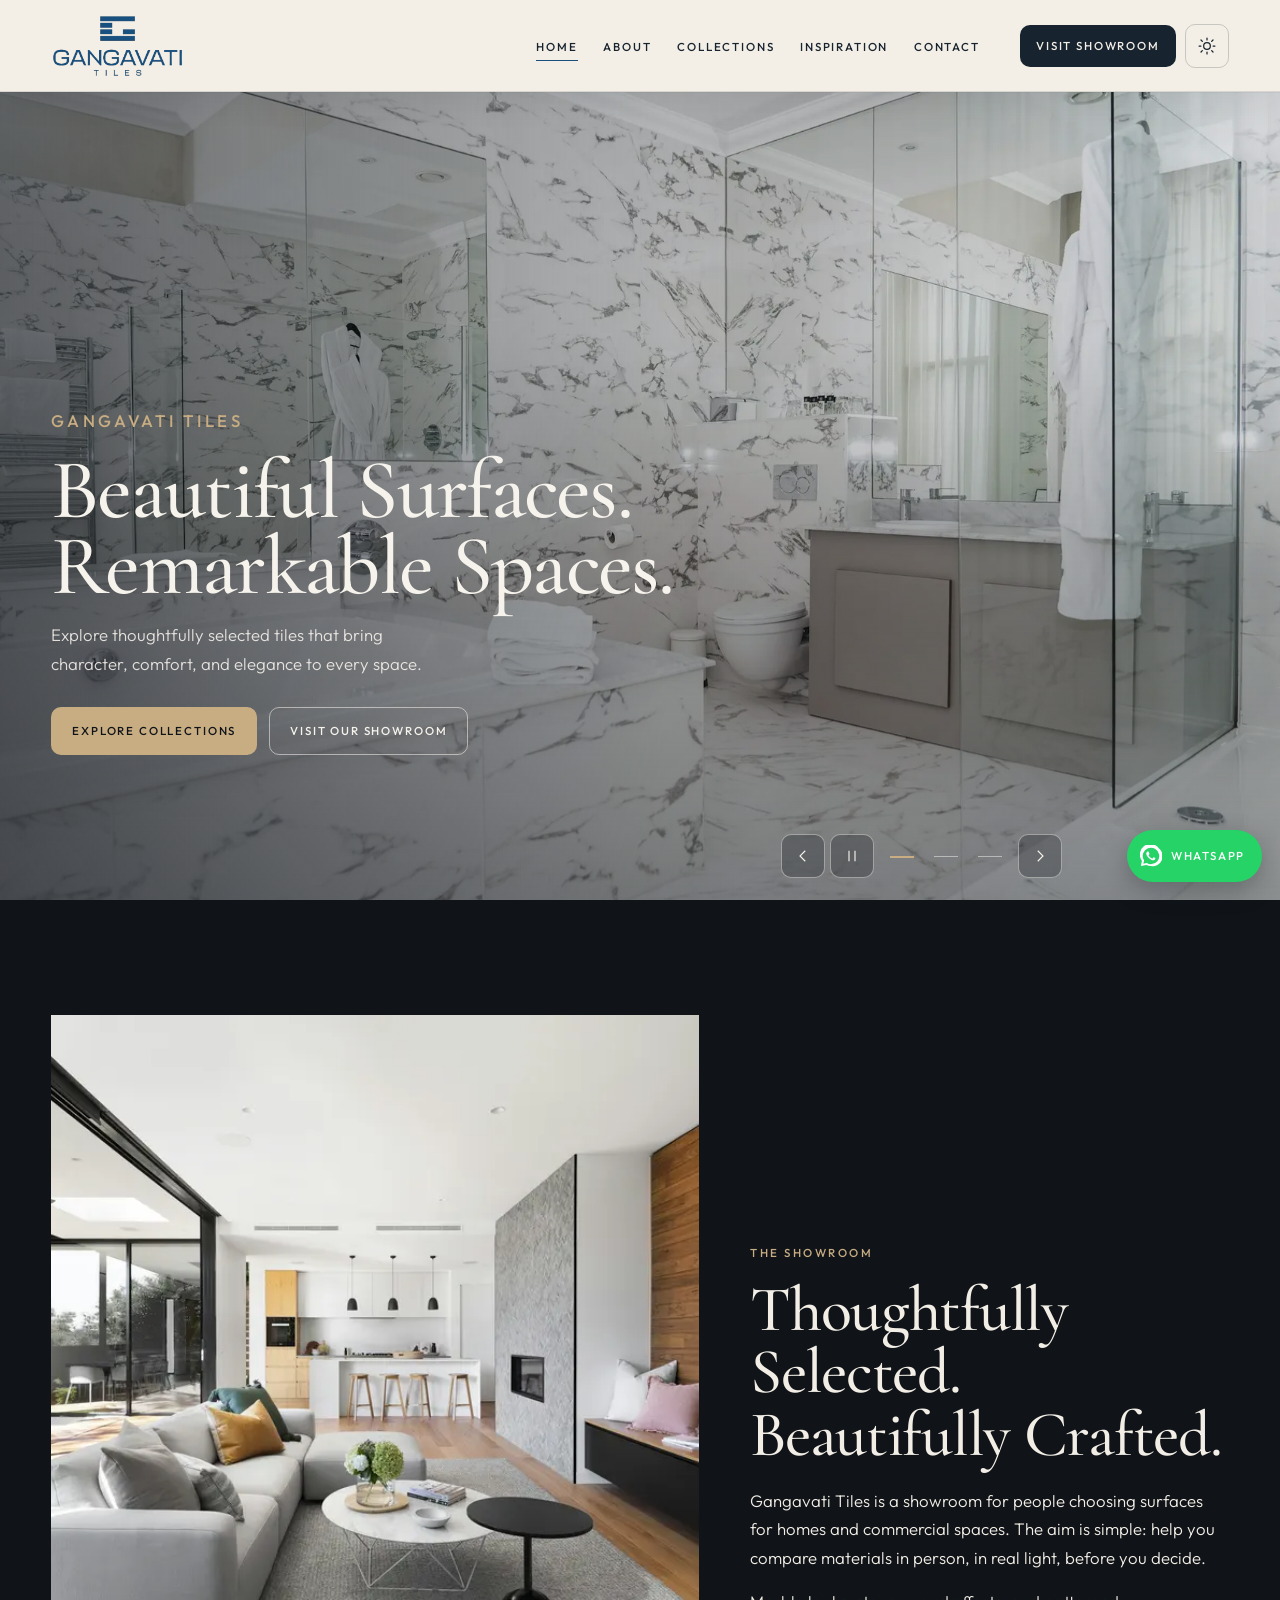
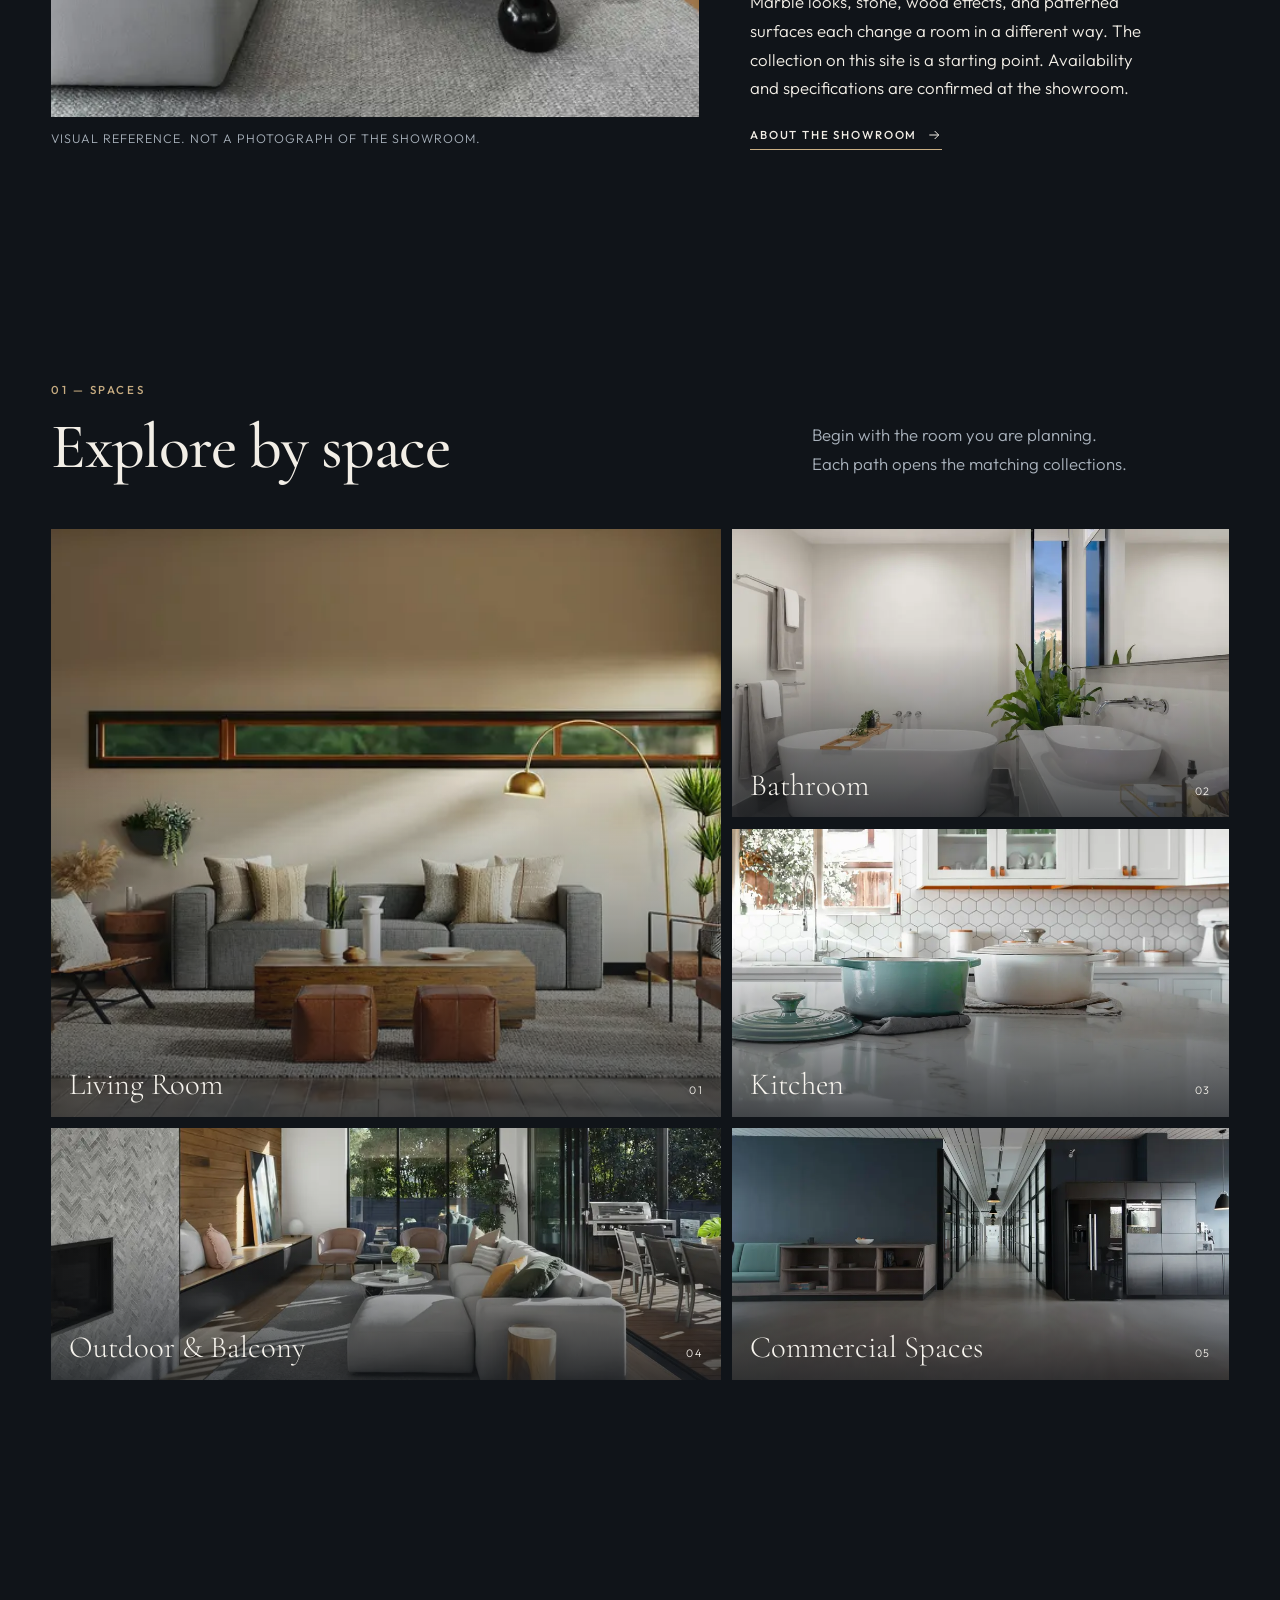
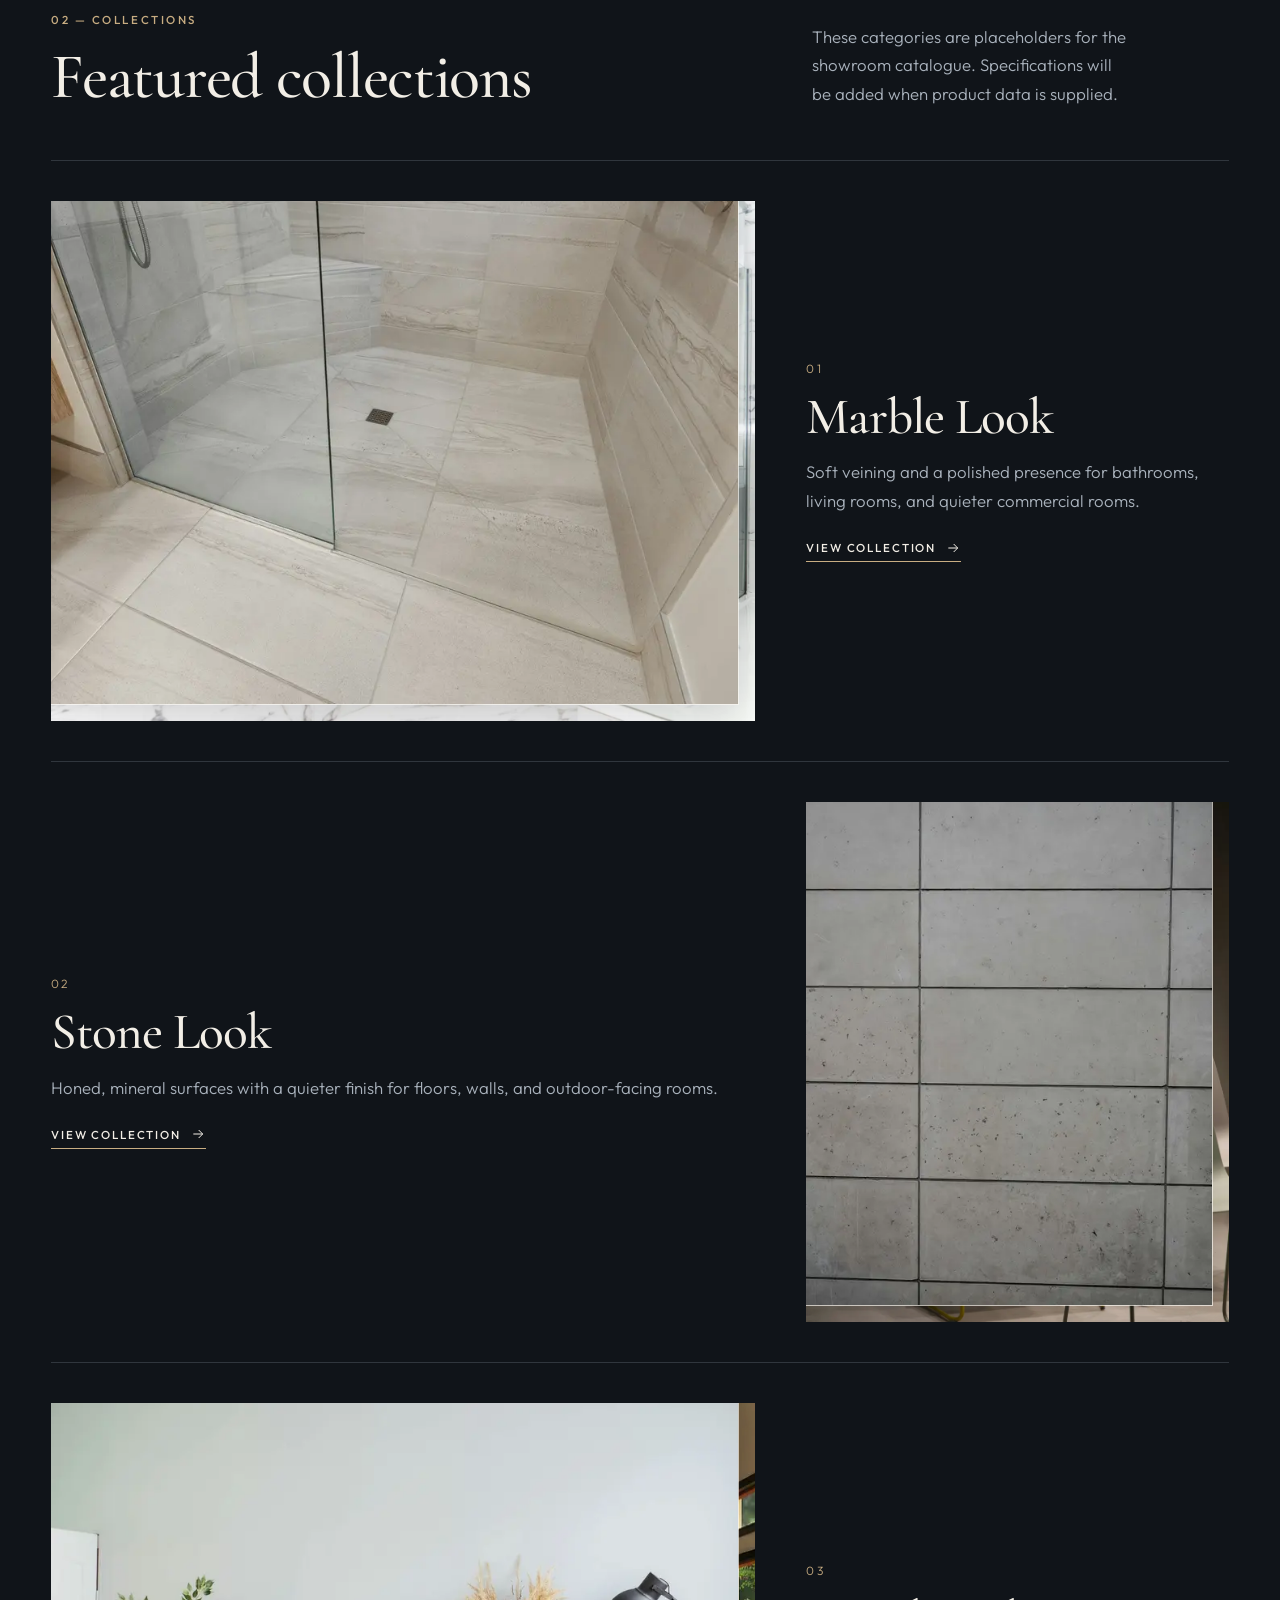
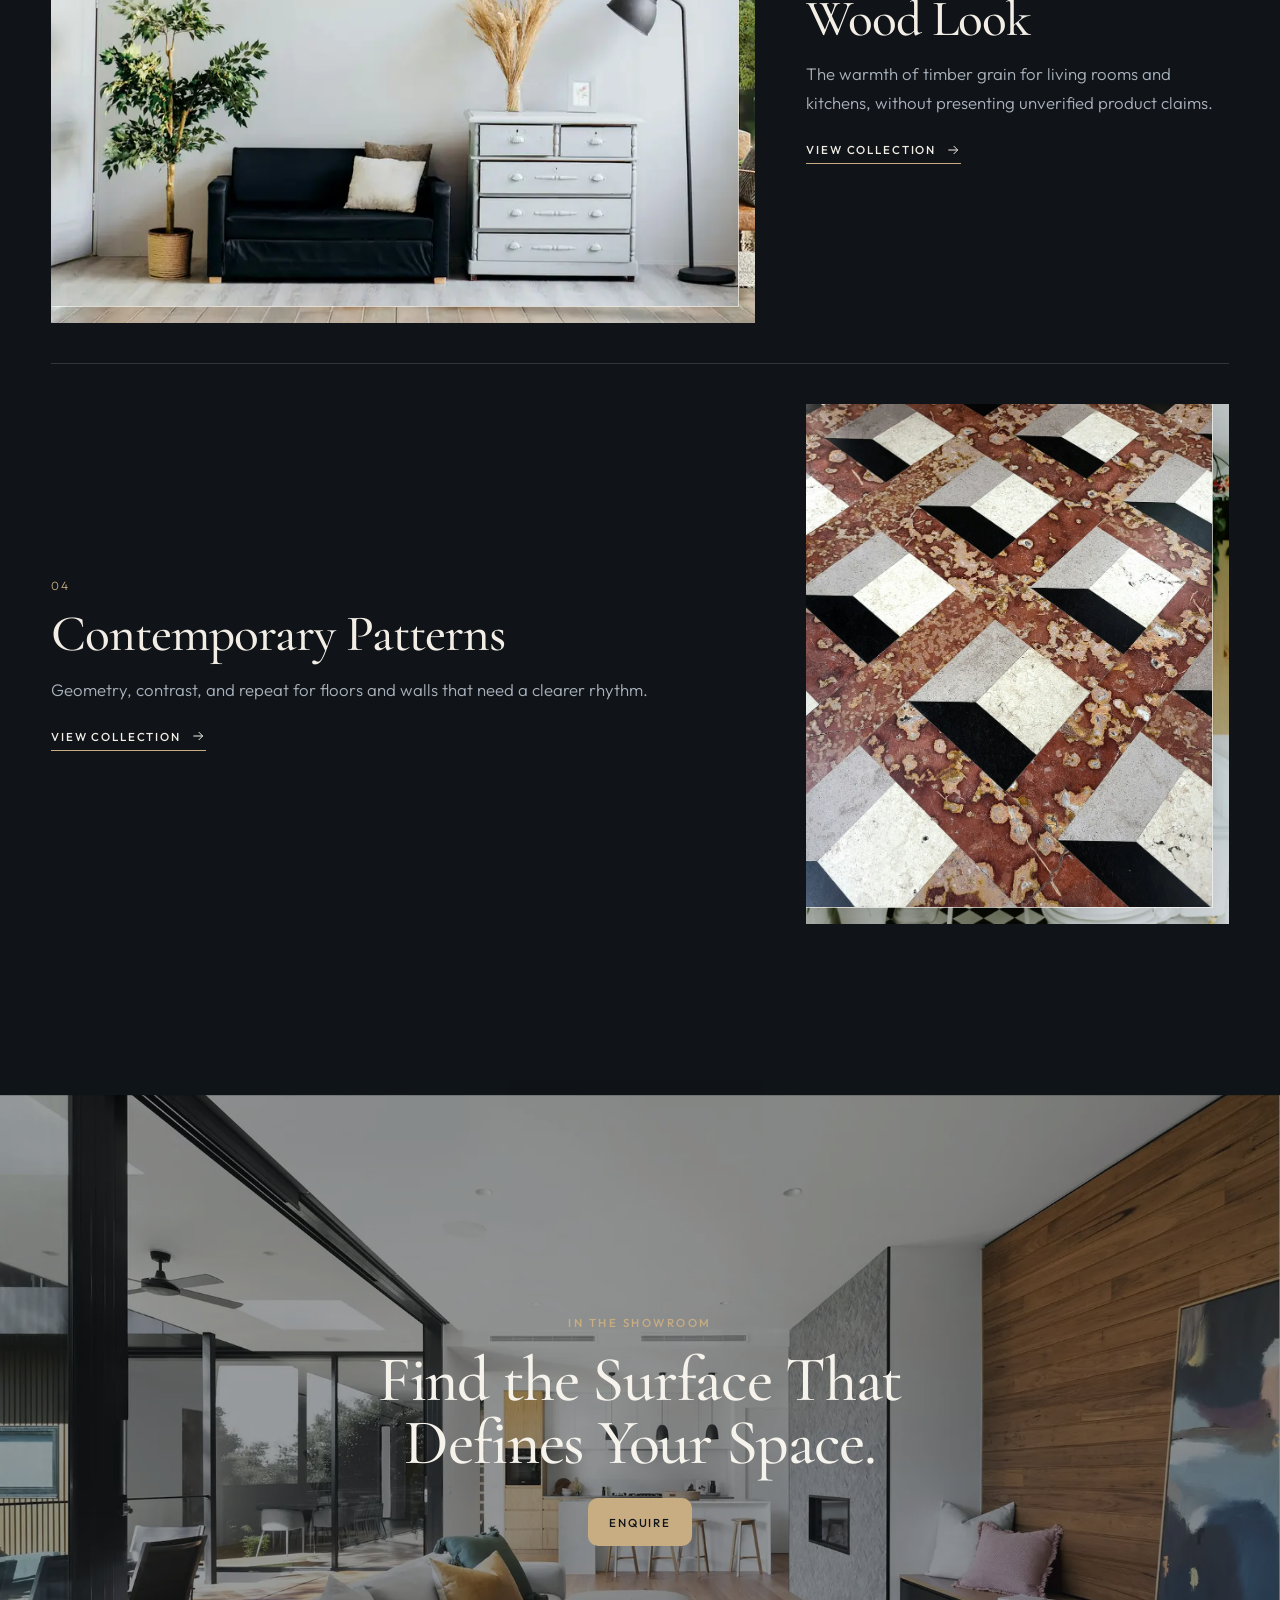
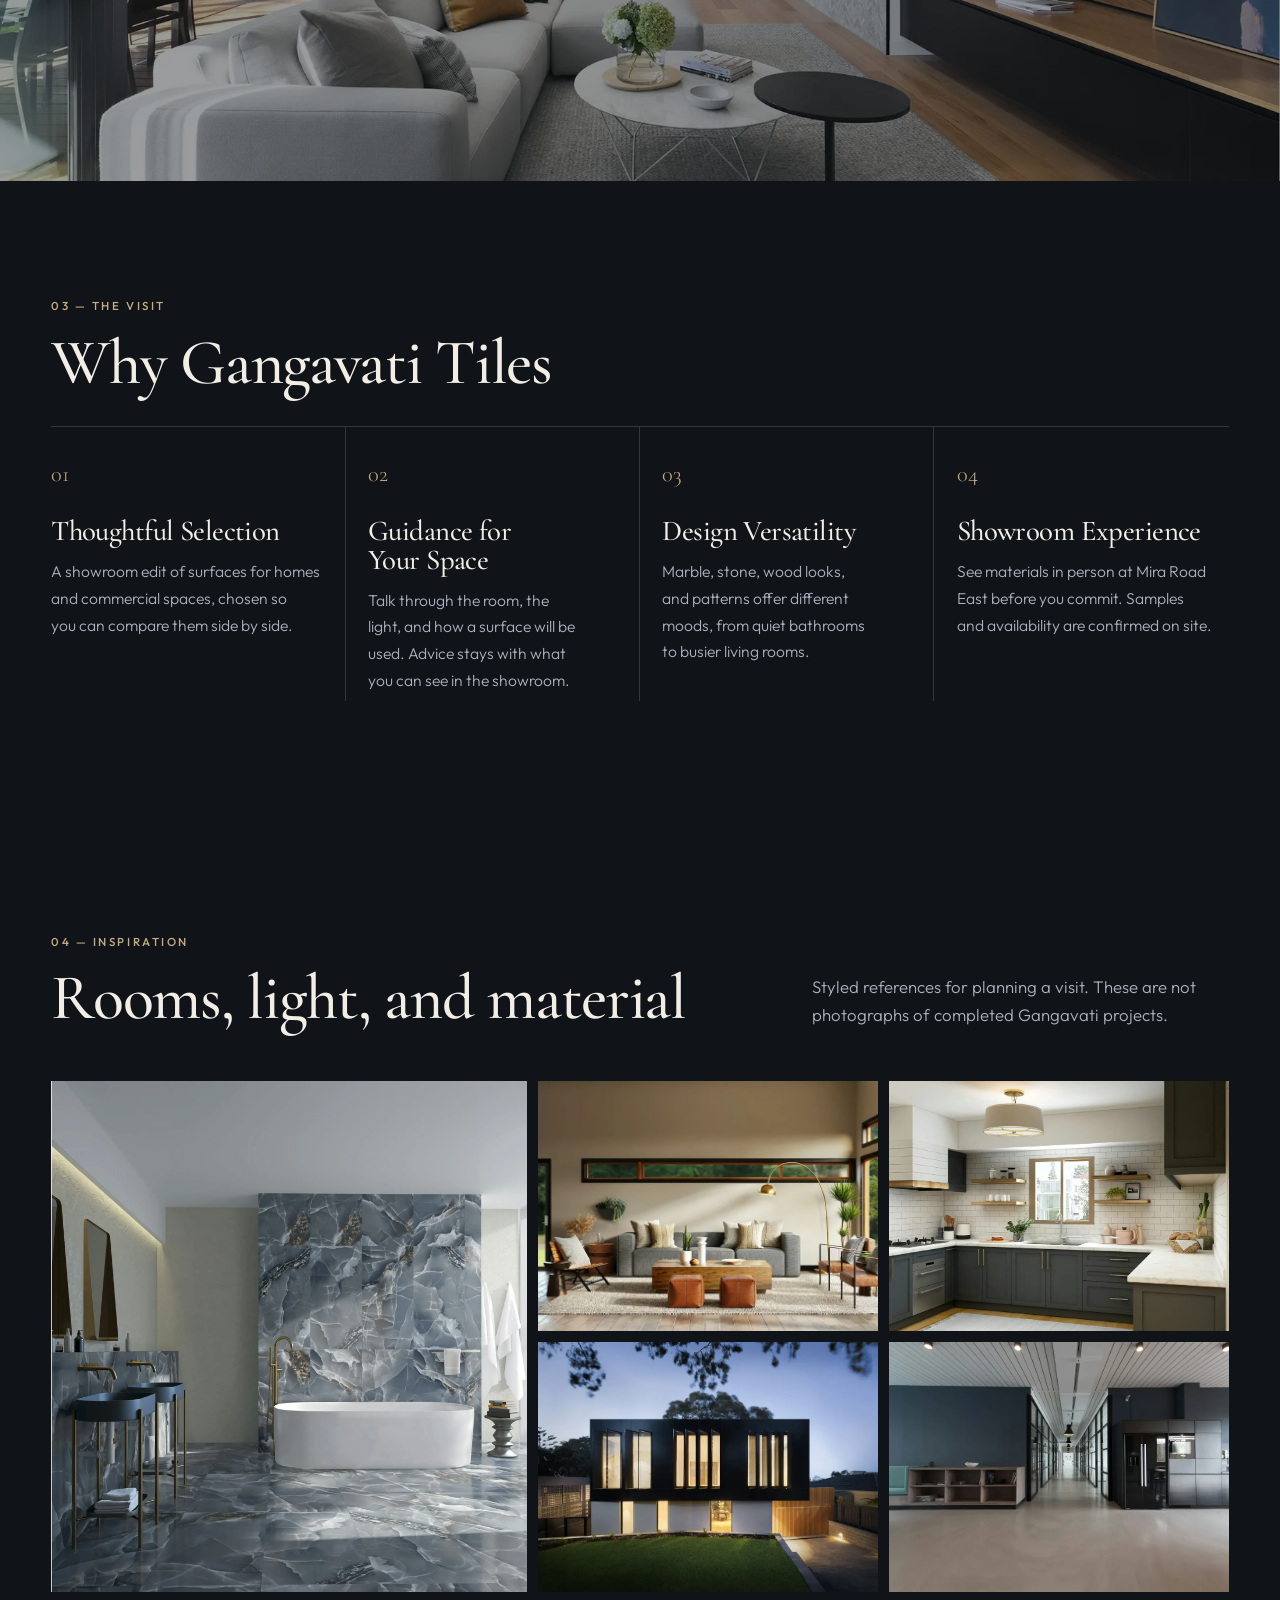
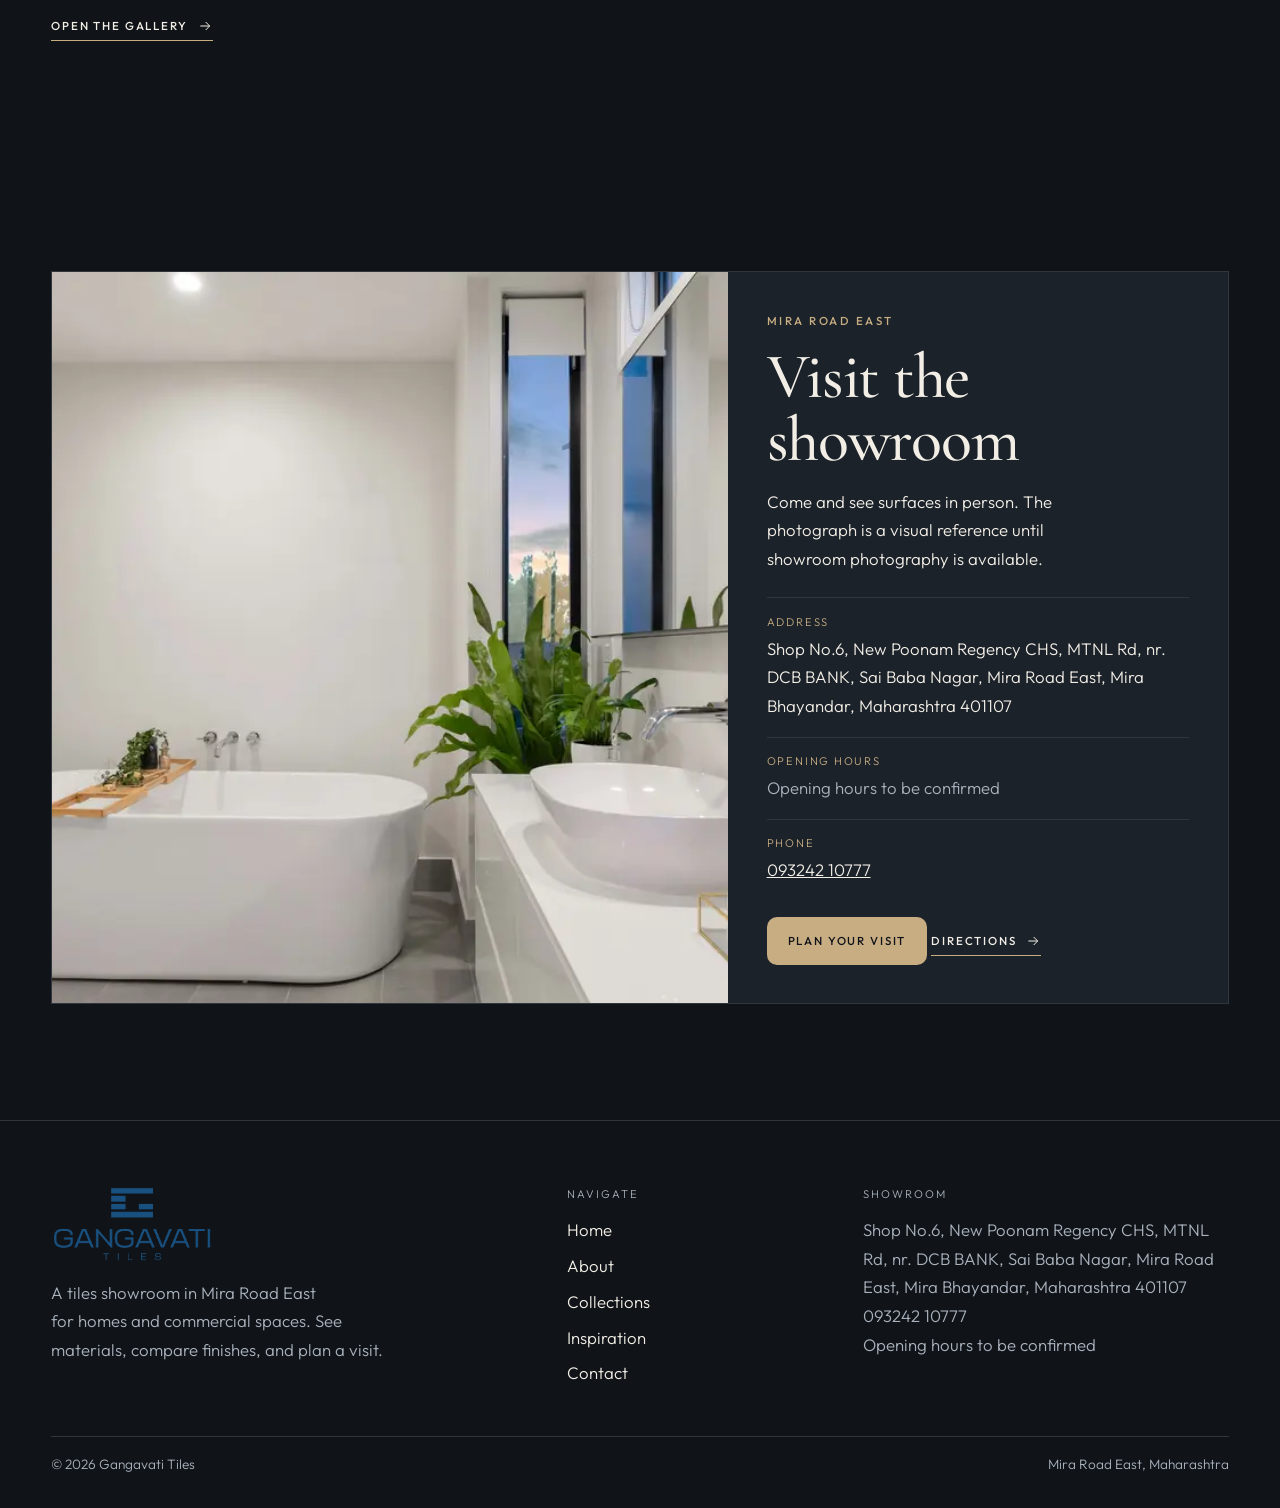
==== commit 5b5af3ef: "Make the WhatsApp control a round chat button that stays clear of the slides. Co-authored-by: Cursor" ====
--- a/index.html
+++ b/index.html
@@ -398,8 +398,8 @@
       <p>Mira Road East, Maharashtra</p>
     </div>
   </footer>
-  <a class="whatsapp-float" href="https://wa.me/919324210777?text=Hello%20Gangavati%20Tiles%2C%20I%20would%20like%20to%20enquire%20about%20tiles." target="_blank" rel="noopener">
-    <svg viewBox="0 0 24 24" aria-hidden="true"><path d="M6 18.5 4.5 21l2.2-1.2A8.5 8.5 0 1 0 6 18.5z" fill="none" stroke="currentColor" stroke-width="1.5"/><path d="M9 10.5c.2 1.6 1.8 3.2 3.4 3.5.4 0 .8-.2 1-.5l.6-1.1-1.6-.7-.4.5c-.7-.3-1.4-1-1.7-1.7l.5-.4-.7-1.6-1.1.6c-.3.2-.5.6-.4 1z" fill="currentColor"/></svg>
+  <a class="whatsapp-float" href="https://wa.me/919324210777?text=Hello%20Gangavati%20Tiles%2C%20I%20would%20like%20to%20enquire%20about%20tiles." target="_blank" rel="noopener" aria-label="Chat on WhatsApp">
+    <svg viewBox="0 0 24 24" aria-hidden="true"><path fill="currentColor" d="M20.5 3.5A11 11 0 0 0 2.1 17.2L1 23l5.9-1.1A11 11 0 0 0 12 23a11 11 0 0 0 8.5-19.5zM12 21a9 9 0 0 1-4.6-1.3l-.3-.2-3.5.9.9-3.4-.2-.3A9 9 0 1 1 12 21zm5-6.8c-.3-.1-1.6-.8-1.8-.9s-.4-.1-.6.2-.7.9-.8 1.1-.3.2-.6.1a7.4 7.4 0 0 1-2.2-1.4 8.2 8.2 0 0 1-1.5-1.9c-.2-.3 0-.4.1-.6l.4-.4.3-.4a.5.5 0 0 0 0-.5c-.1-.1-.6-1.5-.8-2s-.4-.5-.6-.5h-.5a1 1 0 0 0-.7.3 3 3 0 0 0-.9 2.2 5.2 5.2 0 0 0 1.1 2.7 12 12 0 0 0 4.6 4.1 5 5 0 0 0 2.2.4 2.7 2.7 0 0 0 1.8-1.2 2.2 2.2 0 0 0 .1-1.3c-.1-.2-.3-.2-.6-.3z"/></svg>
     <span>WhatsApp</span>
   </a>
 </body>
--- a/assets/css/styles.css
+++ b/assets/css/styles.css
@@ -603,7 +603,7 @@
 .hero__controls {
   position: absolute;
   z-index: 3;
-  right: var(--gutter);
+  right: calc(1.15rem + 12.5rem);
   bottom: 1.4rem;
   display: flex;
   align-items: center;
@@ -1067,21 +1067,31 @@
   display: inline-flex;
   align-items: center;
   gap: 0.55rem;
-  min-height: 48px;
-  padding: 0.75rem 0.95rem;
-  background: var(--brand);
+  min-height: 52px;
+  padding: 0.75rem 1.05rem 0.75rem 0.85rem;
+  border-radius: 999px;
+  background: #25d366;
   color: #ffffff;
   text-decoration: none;
   font-size: 0.72rem;
   font-weight: 500;
   letter-spacing: 0.14em;
   text-transform: uppercase;
-  box-shadow: var(--shadow);
+  box-shadow: 0 8px 24px rgba(16, 20, 25, 0.28);
+}
+
+.whatsapp-float:hover {
+  background: #1ebe5b;
 }
 
 .whatsapp-float svg {
-  width: 18px;
-  height: 18px;
+  width: 22px;
+  height: 22px;
+  flex: none;
+}
+
+body.is-locked .whatsapp-float {
+  visibility: hidden;
 }
 
 /* Inner pages */
@@ -1676,8 +1686,10 @@
 @media (max-width: 860px) {
   .wide-label { display: none; }
   .short-label { display: inline; }
+  .hero__controls { right: calc(1.15rem + 52px + 0.75rem); }
   .whatsapp-float span { display: none; }
-  .whatsapp-float { padding: 0; width: 52px; height: 52px; justify-content: center; }
+  .whatsapp-float { padding: 0; width: 56px; height: 56px; justify-content: center; }
+  .whatsapp-float svg { width: 30px; height: 30px; }
 }
 
 @media (max-width: 720px) {
